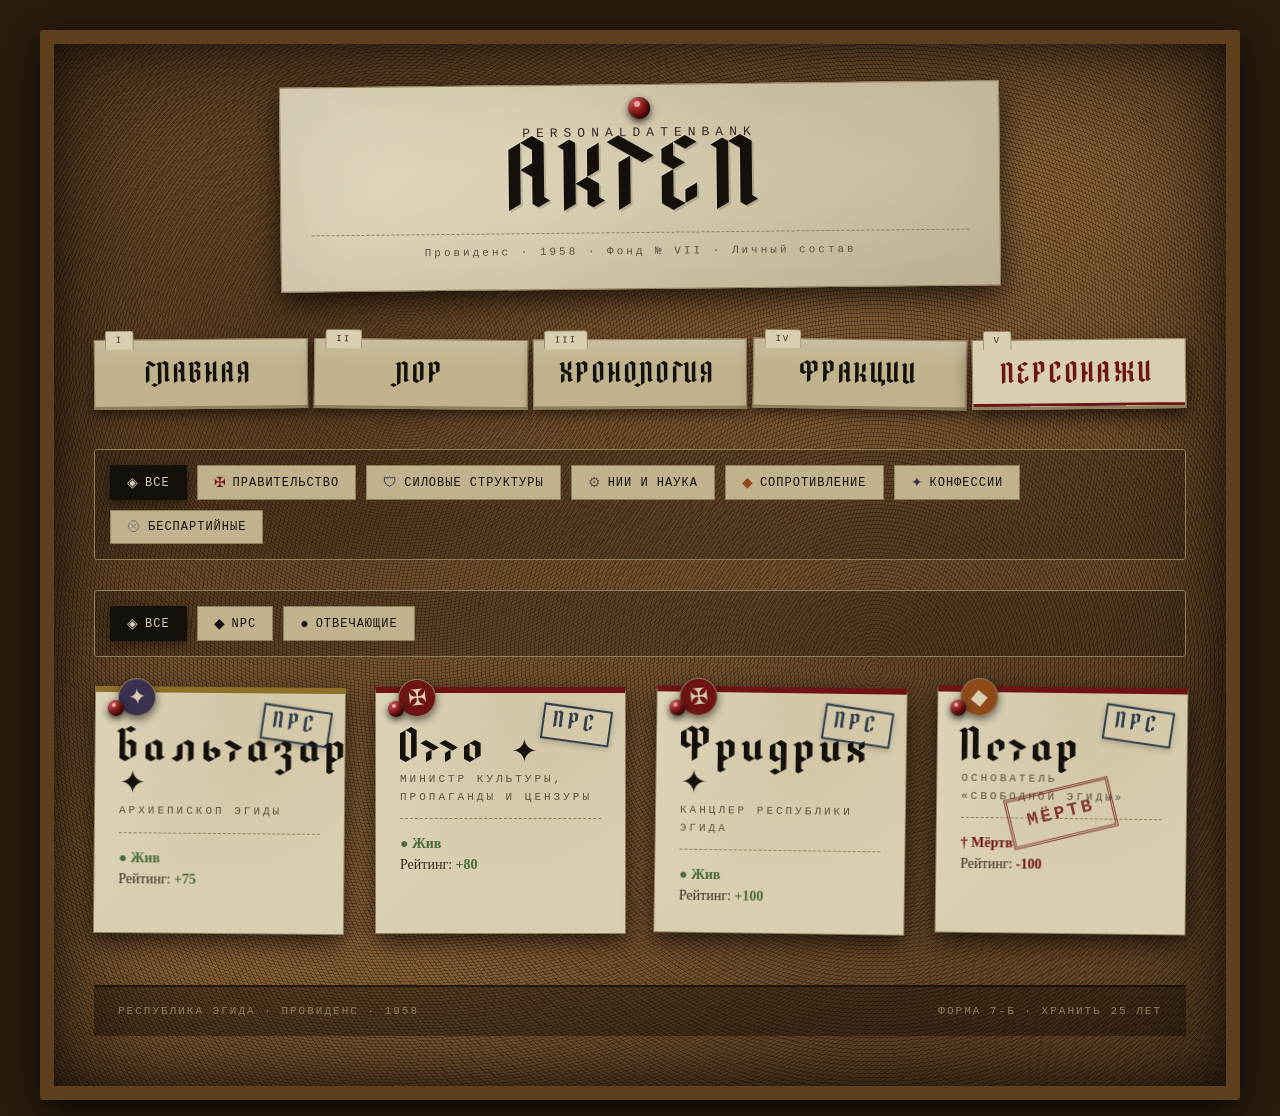
==== characters.html @ 94341375 "Add files via upload" ====
<!DOCTYPE html>
<html lang="ru">
<head>
    <meta charset="UTF-8">
    <meta name="viewport" content="width=device-width, initial-scale=1.0">
    <title>AKTEN · Архив Республики Эгида</title>
    <link rel="stylesheet" href="style.css">
</head>
<body>
    <div class="corkboard">
        <header class="board-header">
            <div class="board-header__title-card">
                <div class="pin pin--top"></div>
                <div class="board-subtitle">Personaldatenbank</div>
                <h1 class="board-title">AKTEN</h1>
                <div class="board-meta">Провиденс · 1958 · Фонд № VII · Личный состав</div>
            </div>
        </header>

        <nav class="board-nav">
            <a href="index.html" class="folder"><div class="folder__tab">I</div><div class="folder__label">ГЛАВНАЯ</div></a>
            <a href="lore.html" class="folder"><div class="folder__tab">II</div><div class="folder__label">ЛОР</div></a>
            <a href="chronology.html" class="folder"><div class="folder__tab">III</div><div class="folder__label">ХРОНОЛОГИЯ</div></a>
            <a href="factions.html" class="folder"><div class="folder__tab">IV</div><div class="folder__label">ФРАКЦИИ</div></a>
            <a href="characters.html" class="folder folder--active"><div class="folder__tab">V</div><div class="folder__label">ПЕРСОНАЖИ</div></a>
        </nav>

        <main class="board-main">
             <!-- Панель фильтрации по фракциям -->
            <div class="filter-bar" id="filterBar"></div>
            
            <!-- Панель фильтрации по типу -->
            <div class="filter-bar" id="typeFilterBar"></div>
            <div class="board-grid" id="characterGrid"></div>
        </main>

        <footer class="board-footer">
            <span>Республика Эгида · Провиденс · 1958</span>
            <span>Форма 7-Б · Хранить 25 лет</span>
        </footer>
    </div>

        <!-- МОДАЛЬНОЕ ОКНО: ПАСПОРТ -->
    <div class="passport-modal" id="passportModal">
        <div class="passport-modal__overlay" id="modalOverlay"></div>
        <div class="passport-book" id="passportBook">
            <button class="passport-close" id="modalClose">×</button>
            
            <!-- ОБЛОЖКА -->
            <div class="passport-cover" id="passportCover">
                <div class="passport-cover__front">
                    <div class="passport-cover__emblem">✠</div>
                    <div class="passport-cover__title">PERSONALAUSWEIS</div>
                    <div class="passport-cover__subtitle">Republik Ägide</div>
                    <div class="passport-cover__year">1958</div>
                </div>
                <div class="passport-cover__back">
                    <div class="passport-photo-full" id="pPhoto">
                        <span class="passport-photo__stamp" id="pNoPhotoStamp">НЕТ ФОТО<br>ОБЪЕКТА</span>
                        <div class="passport-status-stamp" id="pStatusStamp" style="display: none;"></div>
                        <div class="passport-rating-sticker" id="pRatingSticker" style="display: none;">
                            <div class="passport-rating-label">РЕЙТИНГ</div>
                            <div class="passport-rating-value" id="pRating">0</div>
                        </div>
                    </div>
                </div>
            </div>

            <!-- МОБИЛЬНОЕ ФОТО -->
            <div class="passport-mobile-photo" id="pMobilePhoto" style="display: none;">
                <span class="passport-photo__stamp" id="pMobileNoPhotoStamp">НЕТ ФОТО<br>ОБЪЕКТА</span>
                <div class="passport-status-stamp" id="pMobileStatusStamp" style="display: none;"></div>
                <div class="passport-rating-sticker" id="pMobileRatingSticker" style="display: none;">
                    <div class="passport-rating-label">РЕЙТИНГ</div>
                    <div class="passport-rating-value" id="pMobileRating">0</div>
                </div>
            </div>

            <!-- ПРАВАЯ СТРАНИЦА (информация) -->
            <div class="passport-page passport-page--right">
                <div class="passport-header">
                    <div class="passport-faction" id="pFaction">—</div>
                    <div class="passport-npc-stamp" id="pNpcStamp" style="display: none;">NPC</div>
                    <h2 class="passport-name" id="pName">ИМЯ ФАМИЛИЯ</h2>
                    <div class="passport-profession" id="pProfession">—</div>
                </div>
                
                <div class="passport-content">
                    <div class="passport-section">
                        <h3 class="passport-section__title">Биография</h3>
                        <p class="passport-section__text" id="pBiography">—</p>
                    </div>
                    <div class="passport-section">
                        <h3 class="passport-section__title">Внешность</h3>
                        <p class="passport-section__text" id="pAppearance">—</p>
                    </div>
                    <div class="passport-section">
                        <h3 class="passport-section__title">Характер</h3>
                        <p class="passport-section__text" id="pCharacter">—</p>
                    </div>
                    <div class="passport-section">
                        <h3 class="passport-section__title">Роль в городе</h3>
                        <p class="passport-section__text" id="pRole">—</p>
                    </div>

                    <div class="passport-footer">
                        <div class="passport-links-row" id="pLinksRow">
                            <a href="#" class="passport-link-btn" id="pAlbumLink" target="_blank" style="display: none;">
                                <span class="passport-link-icon">◈</span>
                                <span class="passport-link-text">Альбом</span>
                            </a>
                            <a href="#" class="passport-link-btn" id="pDiscussionLink" target="_blank" style="display: none;">
                                <span class="passport-link-icon">✎</span>
                                <span class="passport-link-text">Обсуждение</span>
                            </a>
                            <a href="#" class="passport-link-btn" id="pLoreLink" target="_blank" style="display: none;">
                                <span class="passport-link-icon">✦</span>
                                <span class="passport-link-text">Лорная статья</span>
                            </a>
                        </div>
                        <span class="passport-note" id="pStatusNote"></span>
                    </div>
                </div>
            </div>
        </div>
    </div>

    <script src="js/data_factions.js"></script>
    <script src="js/data_characters.js"></script>
    <script src="js/script.js"></script>
    <script src="js/threads.js"></script>
</body>
</html>
---- style.css ----
/* ============================================================
ШРИФТЫ
============================================================ */
@font-face {
  font-family: 'DreiFraktur';
  src: url('DreiFraktur.ttf') format('truetype');
  font-weight: normal;
  font-style: normal;
  font-display: swap;
}

/* ============================================================
ПЕРЕМЕННЫЕ
============================================================ */
:root {
  --cork: #8a6238;
  --cork-dark: #5e401f;
  --cork-shadow: #2a1c0e;
  --paper: #d8ceb0;
  --paper-dark: #bfb28c;
  --paper-edge: #8f7f5c;
  --paper-yellow: #d8c98a;
  --ink: #14110c;
  --ink-soft: #322c22;
  --ink-faint: #5a5040;
  --stamp-red: #6e1414;
  --stamp-blue: #16293f;
  --stamp-green: #1f321c;
  --stamp-yellow: #8f7028;
  --thread: #8a1a1a;
  --font-display: 'DreiFraktur', 'Times New Roman', serif;
  --font-body: 'Georgia', 'Times New Roman', serif;
  --font-mono: 'Courier New', monospace;
}

/* ============================================================
БАЗА
============================================================ */
*, *::before, *::after { box-sizing: border-box; margin: 0; padding: 0; }
html { scroll-behavior: smooth; }
body {
  font-family: var(--font-body);
  color: var(--ink);
  line-height: 1.6;
  min-height: 100vh;
  padding: 30px 20px 60px;
  background: var(--cork-shadow);
}

/* ============================================================
ПРОБКОВАЯ ДОСКА
============================================================ */
.corkboard {
  max-width: 1200px;
  margin: 0 auto;
  padding: 40px 40px 50px;
  position: relative;
  background-color: var(--cork);
  background-image:
    radial-gradient(circle at 20% 30%, rgba(40,25,12,0.55) 0%, transparent 45%),
    radial-gradient(circle at 80% 70%, rgba(40,25,12,0.5) 0%, transparent 50%),
    radial-gradient(circle at 50% 50%, rgba(180,140,90,0.06) 0%, transparent 65%),
    repeating-radial-gradient(circle at 30% 30%, rgba(70,45,20,0.5) 0px, rgba(70,45,20,0.5) 1px, transparent 1px, transparent 3px),
    repeating-radial-gradient(circle at 70% 60%, rgba(40,25,12,0.45) 0px, rgba(40,25,12,0.45) 1px, transparent 1px, transparent 4px);
  box-shadow:
    inset 0 0 140px rgba(0,0,0,0.75),
    inset 0 0 40px rgba(0,0,0,0.5),
    0 10px 40px rgba(0,0,0,0.8);
  border: 14px solid var(--cork-dark);
  border-radius: 3px;
}

.threads {
  position: absolute;
  inset: 0;
  width: 100%;
  height: 100%;
  pointer-events: none;
  z-index: 1;
}
.threads line {
  stroke: var(--thread);
  stroke-width: 3;
  stroke-linecap: round;
  filter: drop-shadow(0 2px 4px rgba(0,0,0,0.7));
  opacity: 0.85;
}
.thread-line {
  stroke: var(--thread);
  stroke-width: 2.5;
  stroke-linecap: round;
  filter: drop-shadow(0 2px 3px rgba(0,0,0,0.6));
  opacity: 0.8;
}

/* ============================================================
КНОПКИ (pin)
============================================================ */
.pin {
  position: absolute;
  width: 22px;
  height: 22px;
  border-radius: 50%;
  background: radial-gradient(circle at 35% 30%, #d04040 0%, #7a1414 45%, #3a0808 100%);
  box-shadow: 0 3px 7px rgba(0,0,0,0.75), inset -2px -2px 4px rgba(0,0,0,0.5), inset 2px 2px 4px rgba(255,255,255,0.2);
  z-index: 10;
}
.pin::after {
  content: '';
  position: absolute;
  top: 4px;
  left: 6px;
  width: 6px;
  height: 6px;
  border-radius: 50%;
  background: rgba(255,255,255,0.55);
  filter: blur(0.5px);
}
.pin--top { top: 12px; left: 50%; transform: translateX(-50%); }
.pin--top-left { top: 10px; left: 20px; }
.pin--small { width: 16px; height: 16px; top: 8px; left: 12px; }
.pin--small::after { top: 3px; left: 4px; width: 4px; height: 4px; }

/* ============================================================
ШАПКА
============================================================ */
.board-header { display: flex; justify-content: center; margin-bottom: 50px; position: relative; z-index: 2; }
.board-header__title-card {
  width: 100%;
  max-width: 720px;
  background: var(--paper);
  background-image: linear-gradient(135deg, rgba(255,255,255,0.2), transparent 55%), radial-gradient(circle at 90% 90%, rgba(60,40,15,0.12), transparent 60%);
  border: 1px solid var(--paper-edge);
  padding: 38px 30px 28px;
  text-align: center;
  position: relative;
  transform: rotate(-0.6deg);
  box-shadow: 0 10px 28px rgba(0,0,0,0.7), inset 0 0 90px rgba(60,40,15,0.12);
}
.board-title {
  font-family: var(--font-display);
  font-size: 68px;
  font-weight: normal;
  letter-spacing: 8px;
  color: var(--ink);
  line-height: 1;
  margin-bottom: 12px;
  text-shadow: 2px 2px 0 rgba(0,0,0,0.15), -1px -1px 0 rgba(255,255,255,0.25);
}
.board-subtitle { font-family: var(--font-mono); font-size: 13px; letter-spacing: 6px; color: var(--ink-soft); text-transform: uppercase; margin-bottom: 8px; }
.board-meta { font-family: var(--font-mono); font-size: 11px; letter-spacing: 3px; color: var(--ink-faint); padding-top: 10px; border-top: 1px dashed var(--paper-edge); margin-top: 10px; }

/* ============================================================
НАВИГАЦИЯ
============================================================ */
.board-nav { display: flex; gap: 6px; margin-bottom: 40px; position: relative; z-index: 2; flex-wrap: wrap; }
.folder {
  flex: 1;
  min-width: 140px;
  background: var(--paper-dark);
  background-image: linear-gradient(180deg, rgba(255,255,255,0.15), transparent 40%);
  border: 1px solid var(--paper-edge);
  border-bottom: 3px solid var(--paper-edge);
  padding: 20px 12px 14px;
  text-align: center;
  text-decoration: none;
  color: var(--ink);
  position: relative;
  transition: transform 0.3s ease, box-shadow 0.3s ease;
  box-shadow: 0 5px 12px rgba(0,0,0,0.55);
  transform: rotate(-0.5deg);
}
.folder:nth-child(2) { transform: rotate(0.6deg); }
.folder:nth-child(3) { transform: rotate(-0.3deg); }
.folder:nth-child(4) { transform: rotate(0.8deg); }
.folder:nth-child(5) { transform: rotate(-0.6deg); }
.folder:hover { transform: rotate(0deg) translateY(-3px); box-shadow: 0 10px 22px rgba(0,0,0,0.7); }
.folder__tab {
  position: absolute;
  top: -10px;
  left: 10px;
  background: var(--paper);
  border: 1px solid var(--paper-edge);
  border-bottom: none;
  padding: 2px 10px;
  font-family: var(--font-mono);
  font-size: 9px;
  letter-spacing: 2px;
  color: var(--ink-soft);
  text-transform: uppercase;
  border-radius: 3px 3px 0 0;
}
.folder__label { font-family: var(--font-display); font-size: 20px; letter-spacing: 2px; color: var(--ink); }
.folder--active { background: var(--paper); box-shadow: 0 8px 18px rgba(0,0,0,0.65), inset 0 -3px 0 var(--stamp-red); }
.folder--active .folder__label { color: var(--stamp-red); }

/* ============================================================
ОСНОВНОЙ КОНТЕНТ
============================================================ */
.board-main { position: relative; z-index: 2; }

/* ============================================================
ЛИСТ-ДОСЬЕ
============================================================ */
.sheet {
  background: var(--paper);
  background-image: linear-gradient(135deg, rgba(255,255,255,0.2), transparent 50%), radial-gradient(circle at 10% 90%, rgba(60,40,15,0.12), transparent 50%), radial-gradient(circle at 90% 10%, rgba(60,40,15,0.1), transparent 50%);
  border: 1px solid var(--paper-edge);
  padding: 44px 52px 32px;
  margin-bottom: 40px;
  position: relative;
  transform: rotate(-0.6deg);
  box-shadow: 0 12px 34px rgba(0,0,0,0.75), inset 0 0 110px rgba(50,35,15,0.12);
}
.sheet--red { border-left: 6px solid var(--stamp-red); }
.sheet__stamp {
  position: absolute;
  top: 30px;
  right: 50px;
  font-family: var(--font-mono);
  font-size: 13px;
  letter-spacing: 5px;
  color: var(--stamp-red);
  border: 3px double var(--stamp-red);
  padding: 4px 16px;
  transform: rotate(8deg);
  opacity: 0.6;
  border-radius: 2px;
  font-weight: bold;
}
.sheet__heading {
  font-family: var(--font-display);
  font-size: 38px;
  font-weight: normal;
  letter-spacing: 3px;
  color: var(--ink);
  margin-bottom: 22px;
  padding-bottom: 12px;
  border-bottom: 2px solid var(--ink);
  position: relative;
}
.sheet__heading::after { content: ''; position: absolute; bottom: -6px; left: 0; right: 0; height: 1px; background: var(--ink); opacity: 0.4; }
.sheet__lead { font-size: 17px; font-style: italic; color: var(--ink); margin-bottom: 18px; padding-left: 20px; border-left: 3px solid var(--stamp-yellow); }
.sheet p { margin-bottom: 14px; text-align: justify; hyphens: auto; }
.sheet strong { color: var(--stamp-red); }
.sheet em { color: var(--stamp-blue); font-style: italic; }
.sheet__footer { display: flex; justify-content: space-between; margin-top: 30px; padding-top: 14px; border-top: 1px dashed var(--paper-edge); font-family: var(--font-mono); font-size: 11px; color: var(--ink-soft); text-transform: uppercase; letter-spacing: 1px; }

/* ============================================================
СТИКЕР
============================================================ */
.sticky-note {
  display: inline-block;
  background: var(--paper-yellow);
  background-image: radial-gradient(circle at 20% 20%, rgba(255,255,255,0.3), transparent 50%);
  padding: 24px 22px 20px;
  margin: -20px 0 40px 30px;
  transform: rotate(-3deg);
  box-shadow: 0 10px 22px rgba(0,0,0,0.65);
  position: relative;
  max-width: 220px;
  font-family: 'Segoe Script', 'Bradley Hand', cursive, var(--font-body);
  font-size: 20px;
  color: #1a1a1a;
  line-height: 1.4;
}
.sticky-note p { margin: 0; }

/* ============================================================
СЕТКА ДОСЬЕ
============================================================ */
.board-grid { display: grid; grid-template-columns: repeat(auto-fit, minmax(230px, 1fr)); gap: 30px; margin-top: 20px; }
.dossier {
  display: block;
  background: var(--paper);
  background-image: linear-gradient(135deg, rgba(255,255,255,0.18), transparent 50%), radial-gradient(circle at 50% 0%, rgba(140,110,50,0.12), transparent 70%);
  border: 1px solid var(--paper-edge);
  padding: 42px 24px 26px;
  text-decoration: none;
  color: var(--ink);
  position: relative;
  transition: transform 0.4s ease, box-shadow 0.4s ease;
  box-shadow: 0 8px 22px rgba(0,0,0,0.65);
  transform: rotate(0.5deg);
  cursor: pointer;
}
.dossier:nth-child(2) { transform: rotate(-0.7deg); }
.dossier:nth-child(3) { transform: rotate(0.9deg); }
.dossier:nth-child(4) { transform: rotate(-0.4deg); }
.dossier:hover { transform: rotate(0deg) translateY(-6px); box-shadow: 0 16px 36px rgba(0,0,0,0.8); }
.dossier--blue   { border-top: 6px solid var(--stamp-blue); }
.dossier--green  { border-top: 6px solid var(--stamp-green); }
.dossier--red    { border-top: 6px solid var(--stamp-red); }
.dossier--yellow { border-top: 6px solid var(--stamp-yellow); }
.dossier__tab {
  position: absolute;
  top: -14px;
  left: 22px;
  width: 38px;
  height: 38px;
  background: var(--paper-dark);
  color: var(--ink);
  font-family: var(--font-display);
  font-size: 22px;
  display: flex;
  align-items: center;
  justify-content: center;
  border-radius: 50%;
  box-shadow: 0 3px 8px rgba(0,0,0,0.55);
  transform: rotate(-6deg);
  border: 1px solid var(--paper-edge);
}
.dossier--blue   .dossier__tab { background: var(--stamp-blue);   color: var(--paper); }
.dossier--green  .dossier__tab { background: var(--stamp-green);  color: var(--paper); }
.dossier--red    .dossier__tab { background: var(--stamp-red);    color: var(--paper); }
.dossier--yellow .dossier__tab { background: var(--stamp-yellow); color: var(--ink); }
.dossier__title { font-family: var(--font-display); font-size: 32px; font-weight: normal; letter-spacing: 4px; color: var(--ink); margin-bottom: 4px; line-height: 1; }
.dossier__subtitle { font-family: var(--font-mono); font-size: 11px; letter-spacing: 3px; color: var(--ink-faint); text-transform: uppercase; margin-bottom: 14px; padding-bottom: 12px; border-bottom: 1px dashed var(--paper-edge); }
.dossier__desc { font-size: 14px; color: var(--ink-soft); line-height: 1.5; }

/* ============================================================
ПОДВАЛ
============================================================ */
.board-footer {
  margin-top: 50px;
  padding: 16px 24px;
  background: rgba(0,0,0,0.35);
  color: var(--paper-edge);
  font-family: var(--font-mono);
  font-size: 11px;
  letter-spacing: 2px;
  text-transform: uppercase;
  display: flex;
  justify-content: space-between;
  border-top: 2px solid rgba(0,0,0,0.5);
  position: relative;
  z-index: 2;
}

/* ============================================================
ФИЛЬТРАЦИЯ ПЕРСОНАЖЕЙ
============================================================ */
.filter-bar { display: flex; flex-wrap: wrap; gap: 10px; margin-bottom: 30px; padding: 15px; background: rgba(0,0,0,0.2); border-radius: 3px; border: 1px solid var(--paper-edge); }
.filter-btn { background: var(--paper-dark); border: 1px solid var(--paper-edge); color: var(--ink); padding: 8px 16px; font-family: var(--font-mono); font-size: 12px; letter-spacing: 1px; cursor: pointer; transition: all 0.2s ease; text-transform: uppercase; display: flex; align-items: center; gap: 6px; }
.filter-btn:hover { background: var(--paper); transform: translateY(-2px); }
.filter-btn.is-active { background: var(--ink); color: var(--paper); border-color: var(--ink); box-shadow: 0 4px 10px rgba(0,0,0,0.4); }
.filter-btn__symbol { font-size: 14px; }

/* ============================================================
МОДАЛЬНОЕ ОКНО ПАСПОРТА
============================================================ */
.passport-modal {
  position: fixed;
  inset: 0;
  z-index: 1000;
  display: flex;
  align-items: center;
  justify-content: center;
  padding: 20px;
  opacity: 0;
  pointer-events: none;
  transition: opacity 0.5s ease;
}
.passport-modal.is-open { opacity: 1; pointer-events: auto; }
.passport-modal__overlay { position: absolute; inset: 0; background: rgba(20, 17, 12, 0.92); backdrop-filter: blur(6px); }

/* ============================================================
КНИГА ПАСПОРТА
============================================================ */
.passport-book {
  position: relative;
  width: 1000px;
  max-width: 95vw;
  height: 550px;
  perspective: 2500px;
  transform: translateX(25%);
  transition: transform 0.8s cubic-bezier(0.4, 0, 0.2, 1);
  overflow: visible;
}
.passport-modal.is-open .passport-book { transform: translateX(0); }

.passport-close {
  position: absolute;
  top: -50px;
  right: 0;
  width: 40px;
  height: 40px;
  background: var(--stamp-red);
  color: var(--paper);
  border: none;
  border-radius: 50%;
  font-size: 32px;
  line-height: 1;
  cursor: pointer;
  z-index: 100;
  display: flex;
  align-items: center;
  justify-content: center;
  transition: transform 0.2s;
  box-shadow: 0 4px 12px rgba(0,0,0,0.5);
  opacity: 0;
}
.passport-modal.is-open .passport-close { opacity: 1; transition: transform 0.2s, opacity 0.3s ease 0.8s; }
.passport-close:hover { transform: scale(1.1) rotate(90deg); }

/* ============================================================
ОБЛОЖКА (правая половина, переворачивается влево)
============================================================ */
.passport-cover {
  position: absolute;
  top: 0;
  right: 0;
  width: 50%;
  height: 100%;
  transform-origin: left center;
  transform: rotateY(0deg);
  transition: transform 1s cubic-bezier(0.4, 0, 0.2, 1) 0.3s;
  transform-style: preserve-3d;
  z-index: 20;
  box-shadow: 5px 5px 30px rgba(0,0,0,0.6);
}
.passport-modal.is-open .passport-cover { transform: rotateY(-180deg); }
.passport-cover__front,
.passport-cover__back {
  position: absolute;
  inset: 0;
  backface-visibility: hidden;
  border-radius: 4px;
  overflow: hidden;
}


.passport-cover__front {
  background: linear-gradient(160deg, #5a1a1a 0%, #3a0808 40%, #1a0404 100%);
  background-image:
    linear-gradient(160deg, rgba(255,255,255,0.06), transparent 40%),
    radial-gradient(ellipse at 50% 40%, rgba(120,40,40,0.25), transparent 65%),
    linear-gradient(160deg, #5a1a1a 0%, #3a0808 40%, #1a0404 100%);
  border: 3px solid #2a0606;
  display: flex;
  flex-direction: column;
  align-items: center;
  justify-content: center;
  box-shadow: inset 0 0 100px rgba(0,0,0,0.7);
}
.passport-cover__front::before {
  content: '';
  position: absolute;
  inset: 15px;
  border: 1px solid rgba(212, 175, 55, 0.25);
  border-radius: 2px;
  pointer-events: none;
}
.passport-cover__emblem { font-size: 72px; color: #d4af37; text-shadow: 0 0 30px rgba(212, 175, 55, 0.4), 2px 3px 6px rgba(0,0,0,0.8); margin-bottom: 24px; }
.passport-cover__title { font-family: var(--font-display); font-size: 34px; letter-spacing: 6px; color: #d4af37; text-shadow: 1px 2px 4px rgba(0,0,0,0.8); margin-bottom: 12px; }
.passport-cover__subtitle { font-family: var(--font-mono); font-size: 13px; letter-spacing: 5px; color: #b8941f; text-transform: uppercase; margin-bottom: 40px; }
.passport-cover__year { font-family: var(--font-display); font-size: 22px; color: #d4af37; letter-spacing: 4px; opacity: 0.6; }


.passport-cover__back {
  background: var(--paper-dark);
  transform: rotateY(180deg);
  border: 1px solid var(--paper-edge);
  box-shadow: inset 0 0 60px rgba(50,35,15,0.15);
}

/* ============================================================
МОБИЛЬНОЕ ФОТО (вне обложки, скрыто на десктопе)
============================================================ */
.passport-mobile-photo {
  display: none; 
  position: absolute;
  top: 0;
  left: 0;
  width: 50%;
  height: 100%;
  background: var(--paper-dark);
  box-shadow: 0 15px 50px rgba(0,0,0,0.7);
  overflow: hidden;
}

/* ============================================================
ПРАВАЯ СТРАНИЦА (информация, фиксированный размер)
============================================================ */
.passport-page--right {
  position: absolute;
  top: 0;
  right: 0;
  width: 50%;
  height: 100%;
  background: var(--paper);
  background-image:
    linear-gradient(135deg, rgba(255,255,255,0.15), transparent 50%),
    radial-gradient(circle at 10% 90%, rgba(60,40,15,0.08), transparent 50%);
  border: 1px solid var(--paper-edge);
  display: flex;
  flex-direction: column;
  padding: 30px;
  box-shadow: 0 15px 50px rgba(0,0,0,0.7);
  opacity: 0;
  transform: translateX(20px);
  transition: opacity 0.5s ease 0.6s, transform 0.5s ease 0.6s;
}
.passport-modal.is-open .passport-page--right { opacity: 1; transform: translateX(0); }

/* ============================================================
ФОТО (общие стили для десктопного и мобильного)
============================================================ */
.passport-photo-full,
.passport-mobile-photo {
  width: 100%;
  height: 100%;
  background: var(--paper-dark);
  display: flex;
  align-items: center;
  justify-content: center;
  position: relative;
  overflow: hidden;
}
.passport-photo-full img,
.passport-mobile-photo img {
  width: 100%;
  height: 100%;
  object-fit: cover;
  filter: sepia(0.3) contrast(1.1);
}
.passport-photo__stamp {
  font-family: var(--font-mono);
  font-size: 16px;
  color: var(--ink-faint);
  text-align: center;
  transform: rotate(-15deg);
  border: 2px solid var(--ink-faint);
  padding: 8px 16px;
  opacity: 0.6;
  line-height: 1.4;
}


.passport-status-stamp {
  position: absolute;
  top: 50%;
  left: 50%;
  transform: translate(-50%, -50%) rotate(-14deg);
  padding: 14px 28px;
  font-family: var(--font-mono);
  font-size: 32px;
  font-weight: bold;
  letter-spacing: 6px;
  text-transform: uppercase;
  border: 4px double currentColor;
  background: transparent;
  z-index: 5;
  text-shadow: 1px 1px 0 rgba(216, 206, 176, 0.3), -1px -1px 0 rgba(216, 206, 176, 0.3), 0 0 15px rgba(0,0,0,0.6);
  pointer-events: none;
  white-space: nowrap;
}


.passport-rating-sticker {
  position: absolute;
  bottom: 20px;
  right: 20px;
  background: var(--paper-yellow);
  background-image: radial-gradient(circle at 20% 20%, rgba(255,255,255,0.3), transparent 50%);
  padding: 12px 18px;
  transform: rotate(-5deg);
  box-shadow: 0 6px 18px rgba(0,0,0,0.6);
  text-align: center;
  border: 1px solid var(--paper-edge);
  z-index: 6;
}
.passport-rating-sticker::before {
  content: '';
  position: absolute;
  top: -8px;
  left: 50%;
  transform: translateX(-50%);
  width: 16px;
  height: 16px;
  border-radius: 50%;
  background: radial-gradient(circle at 35% 30%, #d04040 0%, #7a1414 45%, #3a0808 100%);
  box-shadow: 0 2px 5px rgba(0,0,0,0.6);
}
.passport-rating-label { font-family: var(--font-mono); font-size: 10px; letter-spacing: 2px; color: var(--ink-faint); text-transform: uppercase; margin-bottom: 4px; }
.passport-rating-value { font-family: var(--font-display); font-size: 32px; font-weight: bold; line-height: 1; text-shadow: 1px 1px 0 rgba(0,0,0,0.2); }
.passport-rating-value.positive { color: #4a6b3a; }
.passport-rating-value.negative { color: var(--stamp-red); }
.passport-rating-value.neutral { color: var(--ink-soft); }

/* ============================================================
ПРАВАЯ СТРАНИЦА: КОНТЕНТ
============================================================ */
.passport-header { margin-bottom: 20px; padding-bottom: 15px; border-bottom: 2px solid var(--ink); position: relative; }
.passport-header::after { content: ''; position: absolute; bottom: -4px; left: 0; right: 0; height: 1px; background: var(--ink); opacity: 0.3; }
.passport-faction { font-family: var(--font-mono); font-size: 11px; letter-spacing: 3px; text-transform: uppercase; margin-bottom: 8px; display: flex; align-items: center; gap: 8px; }
.passport-npc-stamp { display: inline-block; font-family: var(--font-display); font-size: 18px; letter-spacing: 5px; color: var(--stamp-blue); border: 2px solid var(--stamp-blue); padding: 4px 14px; transform: rotate(-6deg); margin-bottom: 10px; opacity: 0.9; background: transparent; }
.passport-name { font-family: var(--font-display); font-size: 32px; font-weight: normal; letter-spacing: 2px; color: var(--ink); line-height: 1.1; margin-bottom: 10px; }
.passport-profession { font-family: var(--font-body); font-size: 15px; font-style: italic; color: var(--ink-soft); }
.passport-content { flex: 1; overflow-y: auto; padding-right: 10px; }
.passport-content::-webkit-scrollbar { width: 6px; }
.passport-content::-webkit-scrollbar-track { background: transparent; }
.passport-content::-webkit-scrollbar-thumb { background: var(--paper-edge); border-radius: 3px; }
.passport-section { margin-bottom: 18px; }
.passport-section__title { font-family: var(--font-mono); font-size: 11px; letter-spacing: 2px; color: var(--stamp-red); text-transform: uppercase; margin-bottom: 8px; display: flex; align-items: center; gap: 8px; }
.passport-section__title::before { content: ''; display: block; width: 6px; height: 6px; background: var(--stamp-red); border-radius: 50%; }
.passport-section__text { font-size: 14px; line-height: 1.6; color: var(--ink); text-align: justify; hyphens: auto; white-space: pre-line; }
.passport-footer { margin-top: 15px; padding-top: 12px; border-top: 1px dashed var(--paper-edge); display: flex; flex-direction: column; gap: 8px; }
.passport-links-row { display: flex; gap: 12px; flex-wrap: wrap; margin-bottom: 6px; }
.passport-link-btn { display: flex; align-items: center; gap: 8px; padding: 10px 16px; font-family: var(--font-mono); font-size: 12px; letter-spacing: 1px; color: var(--stamp-blue); text-decoration: none; border: 1px solid var(--stamp-blue); background: rgba(22, 41, 63, 0.05); transition: all 0.2s; text-transform: uppercase; }
.passport-link-btn:hover { background: var(--stamp-blue); color: var(--paper); transform: translateY(-2px); box-shadow: 0 4px 10px rgba(0,0,0,0.3); }
.passport-link-icon { font-size: 16px; }
.passport-link-text { font-size: 11px; }
.passport-note { font-family: var(--font-mono); font-size: 10px; color: var(--stamp-red); font-style: italic; text-align: center; }

/* ============================================================
МОБИЛЬНАЯ АДАПТАЦИЯ (≤900px)
============================================================ */
@media (max-width: 900px) {
  .passport-modal { padding: 0; align-items: stretch; }
  
  .passport-book {
    width: 100vw !important;
    max-width: 100vw !important;
    height: 100vh !important;
    max-height: 100vh !important;
    transform: translateX(0) !important;
    overflow: hidden;
  }
  .passport-modal.is-open .passport-book { transform: translateX(0) !important; }
  
  .passport-close { position: fixed; top: 15px; right: 15px; z-index: 1001; width: 44px; height: 44px; font-size: 28px; }
  
  
  .passport-cover { width: 100% !important; height: 100% !important; }
  
  
  .passport-cover__back .passport-photo-full { display: none !important; }
  
  
  .passport-mobile-photo {
    display: block !important;
    position: absolute;
    top: 0;
    left: 0;
    width: 100% !important;
    height: 45vh !important;
    min-height: 280px;
    max-height: 400px;
    z-index: 5;
    border-bottom: 3px solid var(--paper-edge);
  }
  
  
  .passport-page--right {
    width: 100% !important;
    height: 100% !important;
    top: 0;
    left: 0;
    right: 0;
    padding: calc(45vh + 20px) 20px 140px !important; 
    overflow-y: auto;
    -webkit-overflow-scrolling: touch;
    opacity: 0;
    transform: none;
    transition: opacity 0.4s ease 0.6s;
  }
  .passport-modal.is-open .passport-page--right { opacity: 1; }
  
  .passport-name { font-size: 26px; }
  .passport-status-stamp { font-size: 22px; letter-spacing: 3px; padding: 10px 20px; }
  .passport-npc-stamp { font-size: 15px; letter-spacing: 4px; }
  .passport-rating-sticker { bottom: 15px; right: 15px; padding: 10px 14px; }
  .passport-rating-value { font-size: 26px; }
  .passport-cover__title { font-size: 28px; }
  .passport-cover__emblem { font-size: 60px; }
  
  
  .passport-links-row {
    position: fixed;
    bottom: 0;
    left: 0;
    right: 0;
    z-index: 1000;
    margin: 0;
    padding: 12px 15px;
    padding-bottom: calc(12px + env(safe-area-inset-bottom, 0px));
    background: var(--paper);
    border-top: 2px solid var(--paper-edge);
    box-shadow: 0 -4px 20px rgba(0,0,0,0.4);
    display: flex;
    gap: 8px;
    flex-wrap: nowrap;
    overflow-x: auto;
  }
  .passport-link-btn { flex: 1; min-width: 0; justify-content: center; padding: 12px 8px; font-size: 11px; white-space: nowrap; }
  .passport-footer { padding-bottom: 120px !important; border-top: none; margin-top: 10px; }
}

@media (max-width: 480px) {
  .passport-mobile-photo { height: 40vh !important; min-height: 240px; }
  .passport-page--right { padding-top: calc(40vh + 15px) !important; padding-left: 15px !important; padding-right: 15px !important; }
  .passport-name { font-size: 22px; }
  .passport-rating-value { font-size: 24px; }
  .passport-cover__title { font-size: 24px; letter-spacing: 4px; }
  .passport-cover__emblem { font-size: 50px; }
  .passport-status-stamp { font-size: 18px; letter-spacing: 2px; padding: 8px 14px; }
  .passport-npc-stamp { font-size: 14px; letter-spacing: 3px; padding: 3px 10px; }
}

/* ============================================================
АДАПТИВ САЙТА (≤720px)
============================================================ */
@media (max-width: 720px) {
  body { padding: 8px; }
  .corkboard { padding: 22px 16px 28px; border-width: 8px; }
  .board-header { margin-bottom: 32px; }
  .board-header__title-card { padding: 28px 18px 20px; transform: rotate(-0.4deg); }
  .board-title { font-size: 34px; letter-spacing: 3px; }
  .board-subtitle { font-size: 10px; letter-spacing: 3px; }
  .board-meta { font-size: 10px; letter-spacing: 2px; }
  .board-nav { gap: 4px; }
  .folder { min-width: 90px; padding: 16px 8px 10px; }
  .folder__label { font-size: 14px; }
  .folder__tab { font-size: 8px; padding: 2px 6px; }
  .sheet { padding: 28px 20px 22px; transform: rotate(0deg); }
  .sheet__heading { font-size: 24px; letter-spacing: 2px; }
  .sheet__stamp { position: static; display: inline-block; margin-bottom: 14px; transform: rotate(-4deg); }
  .sheet__footer { flex-direction: column; gap: 6px; }
  .sticky-note { margin: 0 0 28px; transform: rotate(-2deg); font-size: 18px; }
  .board-grid { gap: 20px; }
  .dossier { padding: 34px 18px 20px; transform: rotate(0deg) !important; }
  .dossier__title { font-size: 24px; letter-spacing: 3px; }
  .board-footer { flex-direction: column; gap: 6px; text-align: center; font-size: 10px; }
}

/* ============================================================
   УМЕНЬШЕНИЕ ОТСТУПОВ НА МОБИЛЬНОЙ ВЕРСИИ
   ============================================================ */
@media (max-width: 900px) {
  
  .passport-page--right {
    padding-top: calc(45vh + 10px) !important;
  }

  
  .passport-page--right {
    padding-bottom: 100px !important;
  }

  
  .passport-page--right {
    padding-left: 15px !important;
    padding-right: 15px !important;
  }

  
  .passport-section {
    margin-bottom: 12px !important;
  }

  .passport-section__title {
    margin-bottom: 6px !important;
  }

  
  .passport-header {
    margin-bottom: 14px !important;
    padding-bottom: 10px !important;
  }

  .passport-name {
    margin-bottom: 6px !important;
  }

  .passport-npc-stamp {
    margin-bottom: 6px !important;
  }

  
  .passport-mobile-photo {
    height: 38vh !important;
    min-height: 240px !important;
  }

  
  .passport-links-row {
    padding: 8px 12px !important;
    padding-bottom: calc(8px + env(safe-area-inset-bottom, 0px)) !important;
  }

  .passport-footer {
    padding-bottom: 90px !important;
  }
}


@media (max-width: 480px) {
  .passport-page--right {
    padding-top: calc(38vh + 8px) !important;
    padding-bottom: 90px !important;
    padding-left: 12px !important;
    padding-right: 12px !important;
  }

  .passport-mobile-photo {
    height: 35vh !important;
    min-height: 220px !important;
  }
}

/* ============================================================
   УМЕНЬШЕНИЕ КНОПОК НАВИГАЦИИ НА МОБИЛЬНЫХ
   ============================================================ */
@media (max-width: 720px) {
  
  .folder {
    min-width: 55px !important;
    padding: 10px 4px 8px !important;
  }

  
  .folder__label {
    font-size: 10px !important;
    letter-spacing: 0.5px !important;
  }

  
  .folder__tab {
    font-size: 7px !important;
    padding: 1px 5px !important;
    top: -8px !important;
    left: 5px !important;
  }

  
  .board-nav {
    gap: 3px !important;
    margin-bottom: 20px !important;
  }
}


@media (max-width: 400px) {
  .folder {
    min-width: 45px !important;
    padding: 8px 3px 6px !important;
  }

  .folder__label {
    font-size: 8px !important;
    letter-spacing: 0 !important;
  }

  .folder__tab {
    font-size: 6px !important;
    padding: 1px 3px !important;
  }
}

/* ============================================================
   ХРОНОЛОГИЯ — ГОРИЗОНТАЛЬНЫЙ ТАЙМЛАЙН
   ============================================================ */
.timeline-container {
    position: relative;
    padding: 40px 0;
    overflow-x: auto;
    overflow-y: hidden;
    -webkit-overflow-scrolling: touch;
    scrollbar-width: thin;
    scrollbar-color: var(--paper-edge) transparent;
}

.timeline-container::-webkit-scrollbar {
    height: 8px;
}

.timeline-container::-webkit-scrollbar-track {
    background: transparent;
}

.timeline-container::-webkit-scrollbar-thumb {
    background: var(--paper-edge);
    border-radius: 4px;
}

.timeline-track {
    display: flex;
    gap: 0;
    min-width: max-content;
    padding: 20px 40px;
    align-items: flex-start;
}

.timeline-card {
    position: relative;
    flex: 0 0 280px;
    background: var(--paper);
    background-image: linear-gradient(135deg, rgba(255,255,255,0.2), transparent 50%), radial-gradient(circle at 10% 90%, rgba(60,40,15,0.12), transparent 50%);
    border: 2px solid var(--paper-edge);
    border-top: 6px solid var(--stamp-red);
    padding: 30px 24px 24px;
    margin-right: 60px;
    cursor: pointer;
    transition: transform 0.3s ease, box-shadow 0.3s ease;
    box-shadow: 0 8px 22px rgba(0,0,0,0.65);
    transform: rotate(-0.5deg);
}

.timeline-card:nth-child(even) {
    transform: rotate(0.5deg);
}

.timeline-card:hover {
    transform: rotate(0deg) translateY(-6px);
    box-shadow: 0 16px 36px rgba(0,0,0,0.8);
}

.timeline-card__pin {
    position: absolute;
    top: -12px;
    left: 50%;
    transform: translateX(-50%);
    width: 24px;
    height: 24px;
    border-radius: 50%;
    background: radial-gradient(circle at 35% 30%, #d04040 0%, #7a1414 45%, #3a0808 100%);
    box-shadow: 0 3px 7px rgba(0,0,0,0.75), inset -2px -2px 4px rgba(0,0,0,0.5), inset 2px 2px 4px rgba(255,255,255,0.2);
}

.timeline-card__pin::after {
    content: '';
    position: absolute;
    top: 4px;
    left: 6px;
    width: 6px;
    height: 6px;
    border-radius: 50%;
    background: rgba(255,255,255,0.55);
    filter: blur(0.5px);
}

.timeline-card__year {
    font-family: var(--font-display);
    font-size: 32px;
    font-weight: bold;
    letter-spacing: 2px;
    margin-bottom: 12px;
    text-align: center;
}

.timeline-card__title {
    font-family: var(--font-display);
    font-size: 22px;
    letter-spacing: 1px;
    color: var(--ink);
    margin-bottom: 10px;
    line-height: 1.2;
}

.timeline-card__desc {
    font-size: 14px;
    color: var(--ink-soft);
    line-height: 1.5;
    text-align: justify;
}


.timeline-thread {
    position: absolute;
    top: 50%;
    right: -60px;
    width: 60px;
    height: 3px;
    transform: translateY(-50%);
    z-index: 1;
}

/* ============================================================
   ПАНЕЛЬ ПОДРОБНОСТЕЙ (ВЫЕЗЖАЕТ СНИЗУ)
   ============================================================ */
.timeline-detail-panel {
    position: fixed;
    bottom: 0;
    left: 0;
    right: 0;
    z-index: 1000;
    background: var(--paper);
    background-image: linear-gradient(135deg, rgba(255,255,255,0.15), transparent 50%), radial-gradient(circle at 10% 90%, rgba(60,40,15,0.1), transparent 50%);
    border-top: 3px solid var(--paper-edge);
    box-shadow: 0 -10px 40px rgba(0,0,0,0.8);
    transform: translateY(100%);
    transition: transform 0.4s cubic-bezier(0.4, 0, 0.2, 1);
    max-height: 70vh;
    overflow-y: auto;
}

.timeline-detail-panel.is-open {
    transform: translateY(0);
}

.detail-close {
    position: absolute;
    top: 15px;
    right: 15px;
    width: 36px;
    height: 36px;
    background: var(--stamp-red);
    color: var(--paper);
    border: none;
    border-radius: 50%;
    font-size: 28px;
    line-height: 1;
    cursor: pointer;
    z-index: 10;
    display: flex;
    align-items: center;
    justify-content: center;
    transition: transform 0.2s;
    box-shadow: 0 4px 12px rgba(0,0,0,0.5);
}

.detail-close:hover {
    transform: scale(1.1) rotate(90deg);
}

.detail-content {
    display: flex;
    gap: 30px;
    padding: 40px 50px;
    max-width: 1200px;
    margin: 0 auto;
}

.detail-image {
    flex: 0 0 300px;
    max-height: 400px;
    overflow: hidden;
    border: 2px solid var(--paper-edge);
    box-shadow: 0 8px 22px rgba(0,0,0,0.6);
}

.detail-image img {
    width: 100%;
    height: 100%;
    object-fit: cover;
    filter: sepia(0.3) contrast(1.1);
}

.detail-text {
    flex: 1;
}

.detail-year {
    font-family: var(--font-display);
    font-size: 48px;
    font-weight: bold;
    letter-spacing: 3px;
    margin-bottom: 16px;
}

.detail-title {
    font-family: var(--font-display);
    font-size: 36px;
    font-weight: normal;
    letter-spacing: 2px;
    color: var(--ink);
    margin-bottom: 20px;
    line-height: 1.2;
}

.detail-desc {
    font-size: 16px;
    line-height: 1.7;
    color: var(--ink);
    text-align: justify;
    hyphens: auto;
}

/* ============================================================
   АДАПТИВ ХРОНОЛОГИИ
   ============================================================ */
@media (max-width: 900px) {
    .timeline-card {
        flex: 0 0 240px;
        padding: 24px 20px 20px;
        margin-right: 50px;
    }

    .timeline-thread {
        right: -50px;
        width: 50px;
    }

    .timeline-card__year {
        font-size: 28px;
    }

    .timeline-card__title {
        font-size: 20px;
    }

    .detail-content {
        flex-direction: column;
        padding: 30px 20px 80px;
    }

    .detail-image {
        flex: none;
        width: 100%;
        max-height: 300px;
    }

    .detail-year {
        font-size: 36px;
    }

    .detail-title {
        font-size: 28px;
    }

    .detail-desc {
        font-size: 15px;
    }
}

@media (max-width: 720px) {
    .timeline-card {
        flex: 0 0 200px;
        padding: 20px 16px 16px;
        margin-right: 40px;
    }

    .timeline-thread {
        right: -40px;
        width: 40px;
    }

    .timeline-card__year {
        font-size: 24px;
    }

    .timeline-card__title {
        font-size: 18px;
    }

    .timeline-card__desc {
        font-size: 13px;
    }

    .detail-year {
        font-size: 32px;
    }

    .detail-title {
        font-size: 24px;
    }

    .detail-desc {
        font-size: 14px;
    }
}

/* ============================================================
   МАРКЕР "НОВОЕ СОБЫТИЕ" — красный нарисованный кружок
   ============================================================ */
.timeline-card--new {
    position: relative;
    z-index: 5;
}


.timeline-card--new::before {
    content: '';
    position: absolute;
    top: -12px;
    left: -12px;
    right: -12px;
    bottom: -12px;
    border: 3px solid var(--stamp-red);
    border-radius: 50% 45% 55% 48% / 48% 52% 45% 55%;
    transform: rotate(-3deg);
    pointer-events: none;
    z-index: -1;
    box-shadow: 
        0 0 0 2px rgba(110, 20, 20, 0.3),
        inset 0 0 20px rgba(110, 20, 20, 0.1);
    animation: markerPulse 2s ease-in-out infinite;
}


.timeline-card--new::after {
    content: '';
    position: absolute;
    top: -8px;
    left: -8px;
    right: -8px;
    bottom: -8px;
    border: 2px solid rgba(110, 20, 20, 0.4);
    border-radius: 45% 50% 48% 52% / 52% 48% 55% 45%;
    transform: rotate(2deg);
    pointer-events: none;
    z-index: -1;
}


@keyframes markerPulse {
    0%, 100% {
        opacity: 1;
        transform: rotate(-3deg) scale(1);
    }
    50% {
        opacity: 0.85;
        transform: rotate(-3deg) scale(1.02);
    }
}


@media (max-width: 720px) {
    .timeline-card--new::before {
        top: -8px;
        left: -8px;
        right: -8px;
        bottom: -8px;
        border-width: 2px;
    }
    
    .timeline-card--new::after {
        top: -5px;
        left: -5px;
        right: -5px;
        bottom: -5px;
        border-width: 1.5px;
    }
}

/* ============================================================
   ФРАКЦИИ: УВЕЛИЧЕННЫЕ КАРТОЧКИ
   ============================================================ */
.factions-grid {
    grid-template-columns: repeat(auto-fit, minmax(300px, 1fr)); 
    gap: 35px;
}

.faction-card {
    padding: 48px 28px 32px;
    cursor: pointer;
    min-height: 220px;
    display: flex;
    flex-direction: column;
}

.faction-card__name {
    font-family: var(--font-display);
    font-size: 26px;
    font-weight: normal;
    letter-spacing: 1px;
    color: var(--ink);
    margin-bottom: 8px;
    line-height: 1.2;
}

.faction-card__tag {
    font-family: var(--font-mono);
    font-size: 12px;
    color: var(--stamp-blue);
    margin-bottom: 10px;
}

.faction-card__type {
    font-family: var(--font-mono);
    font-size: 11px;
    color: var(--ink-faint);
    text-transform: uppercase;
    letter-spacing: 1px;
    margin-bottom: 14px;
    padding-bottom: 12px;
    border-bottom: 1px dashed var(--paper-edge);
}

.faction-card__desc {
    font-size: 14px;
    color: var(--ink-soft);
    line-height: 1.5;
    flex: 1;
}

/* ============================================================
   МОДАЛЬНОЕ ОКНО ФРАКЦИИ
   ============================================================ */
.faction-modal {
    position: fixed;
    inset: 0;
    z-index: 1000;
    display: flex;
    align-items: center;
    justify-content: center;
    padding: 20px;
    opacity: 0;
    pointer-events: none;
    transition: opacity 0.4s ease;
}

.faction-modal.is-open {
    opacity: 1;
    pointer-events: auto;
}

.faction-modal__overlay {
    position: absolute;
    inset: 0;
    background: rgba(20, 17, 12, 0.92);
    backdrop-filter: blur(6px);
}

.faction-detail-sheet {
    position: relative;
    width: 100%;
    max-width: 800px;
    max-height: 85vh;
    background: var(--paper);
    background-image: linear-gradient(135deg, rgba(255,255,255,0.15), transparent 50%), radial-gradient(circle at 10% 90%, rgba(60,40,15,0.1), transparent 50%);
    border: 1px solid var(--paper-edge);
    box-shadow: 0 20px 60px rgba(0,0,0,0.8);
    padding: 40px 50px;
    overflow-y: auto;
    transform: translateY(30px) scale(0.95);
    transition: transform 0.4s cubic-bezier(0.34, 1.56, 0.64, 1);
}

.faction-modal.is-open .faction-detail-sheet {
    transform: translateY(0) scale(1);
}

.faction-close {
    position: absolute;
    top: 20px;
    right: 20px;
    width: 36px;
    height: 36px;
    background: var(--stamp-red);
    color: var(--paper);
    border: none;
    border-radius: 50%;
    font-size: 28px;
    line-height: 1;
    cursor: pointer;
    z-index: 10;
    display: flex;
    align-items: center;
    justify-content: center;
    transition: transform 0.2s;
}

.faction-close:hover {
    transform: scale(1.1) rotate(90deg);
}

.faction-detail__header {
    margin-bottom: 25px;
    padding-bottom: 20px;
    border-bottom: 2px solid var(--ink);
    position: relative;
}

.faction-detail__header::after {
    content: '';
    position: absolute;
    bottom: -5px;
    left: 0;
    right: 0;
    height: 1px;
    background: var(--ink);
    opacity: 0.3;
}

.faction-detail__tag {
    font-family: var(--font-mono);
    font-size: 13px;
    letter-spacing: 2px;
    margin-bottom: 8px;
    font-weight: bold;
}

.faction-detail__name {
    font-family: var(--font-display);
    font-size: 36px;
    font-weight: normal;
    letter-spacing: 2px;
    color: var(--ink);
    line-height: 1.1;
    margin-bottom: 12px;
}

.faction-detail__type {
    font-family: var(--font-mono);
    font-size: 12px;
    color: var(--stamp-red);
    letter-spacing: 1px;
    text-transform: uppercase;
}

.faction-detail__desc {
    font-size: 16px;
    line-height: 1.7;
    color: var(--ink);
    text-align: justify;
    margin-bottom: 30px;
    white-space: pre-line;
}

.faction-detail__roster-title {
    font-family: var(--font-display);
    font-size: 24px;
    letter-spacing: 2px;
    color: var(--ink);
    margin-bottom: 20px;
    padding-bottom: 10px;
    border-bottom: 1px dashed var(--paper-edge);
}

.roster-row {
    display: flex;
    justify-content: space-between;
    align-items: flex-start;
    padding: 12px 0;
    border-bottom: 1px dotted var(--paper-edge);
    gap: 20px;
}

.roster-title {
    font-family: var(--font-body);
    font-size: 15px;
    font-weight: bold;
    color: var(--ink);
    flex: 1;
}

.roster-leader-badge {
    display: inline-block;
    font-family: var(--font-mono);
    font-size: 10px;
    color: var(--stamp-yellow);
    border: 1px solid var(--stamp-yellow);
    padding: 2px 6px;
    border-radius: 2px;
    margin-left: 8px;
    vertical-align: middle;
}

.roster-char {
    flex: 1;
    text-align: right;
    font-family: var(--font-mono);
    font-size: 13px;
}

.roster-char-link {
    color: var(--stamp-blue);
    text-decoration: none;
    border-bottom: 1px dashed var(--stamp-blue);
    cursor: pointer;
    transition: all 0.2s;
}

.roster-char-link:hover {
    background: var(--stamp-blue);
    color: var(--paper);
    padding: 2px 6px;
    border-radius: 2px;
    border-bottom-color: transparent;
}

.roster-reserved {
    color: var(--ink-faint);
    font-style: italic;
}

.roster-vacant {
    color: var(--stamp-green);
    font-style: italic;
}


@media (max-width: 720px) {
    .faction-detail-sheet {
        padding: 30px 20px;
        max-height: 90vh;
    }
    .faction-detail__name { font-size: 28px; }
    .roster-row { flex-direction: column; gap: 6px; }
    .roster-char { text-align: left; }
}

/* ============================================================
   ФРАКЦИИ: ИЕРАРХИЯ С НИТЯМИ
   ============================================================ */
.faction-hierarchy {
    display: flex;
    flex-direction: column;
    gap: 40px;
    position: relative;
    padding: 20px 0;
}

.faction-row {
    display: flex;
    gap: 60px;
    align-items: flex-start;
    position: relative;
}

.faction-card--main {
    flex: 0 0 320px;
    padding: 48px 28px 32px;
    min-height: 200px;
    display: flex;
    flex-direction: column;
    cursor: pointer;
    background: var(--paper);
    border: 1px solid var(--paper-edge);
    border-top: 6px solid;
    box-shadow: 0 8px 22px rgba(0,0,0,0.65);
    transform: rotate(-0.5deg);
    transition: transform 0.3s ease, box-shadow 0.3s ease;
}

.faction-card--main:hover {
    transform: rotate(0deg) translateY(-6px);
    box-shadow: 0 16px 36px rgba(0,0,0,0.8);
}

.faction-card--sub {
    flex: 0 0 280px;
    padding: 40px 24px 28px;
    min-height: 180px;
    display: flex;
    flex-direction: column;
    cursor: pointer;
    background: var(--paper-dark);
    border: 1px solid var(--paper-edge);
    border-top: 4px solid;
    box-shadow: 0 6px 18px rgba(0,0,0,0.55);
    transform: rotate(0.5deg);
    transition: transform 0.3s ease, box-shadow 0.3s ease;
}

.faction-card--sub:hover {
    transform: rotate(0deg) translateY(-4px);
    box-shadow: 0 12px 28px rgba(0,0,0,0.7);
}

.faction-card__symbol {
    position: absolute;
    top: -14px;
    left: 22px;
    width: 38px;
    height: 38px;
    font-family: var(--font-display);
    font-size: 22px;
    display: flex;
    align-items: center;
    justify-content: center;
    border-radius: 50%;
    box-shadow: 0 3px 8px rgba(0,0,0,0.55);
    transform: rotate(-6deg);
    border: 1px solid var(--paper-edge);
}

.faction-card__name {
    font-family: var(--font-display);
    font-size: 24px;
    font-weight: normal;
    letter-spacing: 1px;
    color: var(--ink);
    margin-bottom: 8px;
    line-height: 1.2;
}

.faction-card--main .faction-card__name {
    font-size: 26px;
}

.faction-card__tag {
    font-family: var(--font-mono);
    font-size: 12px;
    color: var(--stamp-blue);
    margin-bottom: 10px;
}

.faction-card__type {
    font-family: var(--font-mono);
    font-size: 11px;
    color: var(--ink-faint);
    text-transform: uppercase;
    letter-spacing: 1px;
    margin-bottom: 14px;
    padding-bottom: 12px;
    border-bottom: 1px dashed var(--paper-edge);
}

.faction-card__desc {
    font-size: 14px;
    color: var(--ink-soft);
    line-height: 1.5;
    flex: 1;
}

.faction-sub-container {
    display: flex;
    flex-direction: column;
    gap: 20px;
    flex: 1;
}


.faction-threads {
    position: absolute;
    top: 0;
    left: 0;
    width: 100%;
    height: 100%;
    pointer-events: none;
    z-index: 1;
}

.faction-thread-line {
    stroke: var(--thread);
    stroke-width: 3;
    stroke-linecap: round;
    filter: drop-shadow(0 2px 4px rgba(0,0,0,0.7));
    opacity: 0.85;
}


@media (max-width: 900px) {
    .faction-row {
        flex-direction: column;
        gap: 30px;
    }
    
    .faction-card--main,
    .faction-card--sub {
        flex: 0 0 auto;
        width: 100%;
    }
    
    .faction-threads {
        display: none;
    }
}

/* ============================================================
   ПЕЧАТЬ NPC НА КАРТОЧКЕ ПЕРСОНАЖА
   ============================================================ */
.card-npc-stamp {
    position: absolute;
    top: 14px;
    right: 14px;
    font-family: var(--font-display);
    font-size: 16px;
    letter-spacing: 4px;
    color: var(--stamp-blue);
    border: 2px solid var(--stamp-blue);
    padding: 3px 10px;
    transform: rotate(8deg);
    opacity: 0.85;
    background: transparent;
    z-index: 5;
    pointer-events: none;
    box-shadow: 0 2px 6px rgba(0,0,0,0.25);
    text-shadow: 1px 1px 0 rgba(216, 206, 176, 0.3);
}


@media (max-width: 720px) {
    .card-npc-stamp {
        font-size: 13px;
        letter-spacing: 3px;
        padding: 2px 8px;
        top: 10px;
        right: 10px;
    }
}
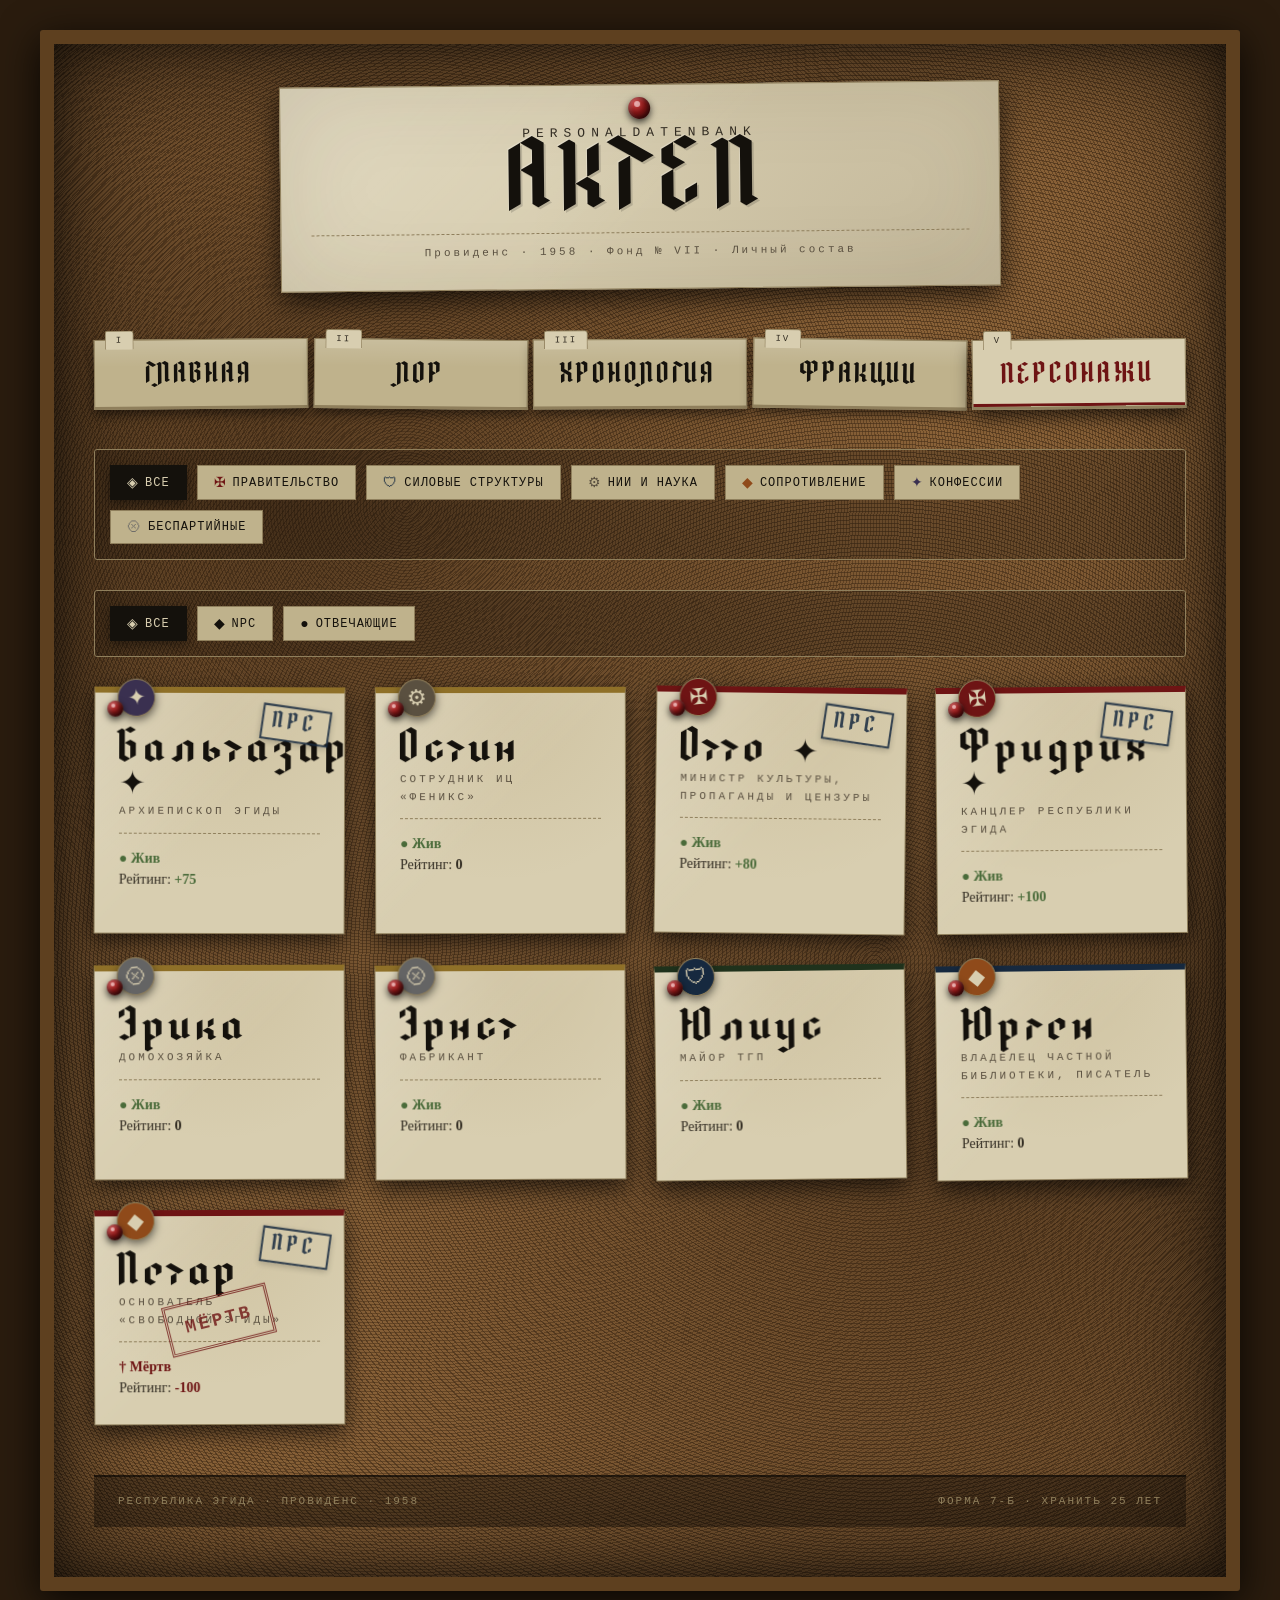
==== commit 8ad526f4: "Add files via upload" ====
--- a/characters.html
+++ b/characters.html
@@ -102,6 +102,10 @@
                         <h3 class="passport-section__title">Роль в городе</h3>
                         <p class="passport-section__text" id="pRole">—</p>
                     </div>
+                                        <div class="passport-section">
+                        <h3 class="passport-section__title">Интересные факты</h3>
+                        <p class="passport-section__text" id="pFacts">—</p>
+                    </div>
 
                     <div class="passport-footer">
                         <div class="passport-links-row" id="pLinksRow">
--- a/style.css
+++ b/style.css
@@ -1,6 +1,6 @@
 /* ============================================================
-ШРИФТЫ
-============================================================ */
+   ШРИФТЫ
+   ============================================================ */
 @font-face {
   font-family: 'DreiFraktur';
   src: url('DreiFraktur.ttf') format('truetype');
@@ -10,8 +10,8 @@
 }
 
 /* ============================================================
-ПЕРЕМЕННЫЕ
-============================================================ */
+   ПЕРЕМЕННЫЕ
+   ============================================================ */
 :root {
   --cork: #8a6238;
   --cork-dark: #5e401f;
@@ -34,8 +34,8 @@
 }
 
 /* ============================================================
-БАЗА
-============================================================ */
+   БАЗА
+   ============================================================ */
 *, *::before, *::after { box-sizing: border-box; margin: 0; padding: 0; }
 html { scroll-behavior: smooth; }
 body {
@@ -48,8 +48,8 @@
 }
 
 /* ============================================================
-ПРОБКОВАЯ ДОСКА
-============================================================ */
+   ПРОБКОВАЯ ДОСКА
+   ============================================================ */
 .corkboard {
   max-width: 1200px;
   margin: 0 auto;
@@ -94,8 +94,8 @@
 }
 
 /* ============================================================
-КНОПКИ (pin)
-============================================================ */
+   КНОПКИ (pin)
+   ============================================================ */
 .pin {
   position: absolute;
   width: 22px;
@@ -122,9 +122,15 @@
 .pin--small::after { top: 3px; left: 4px; width: 4px; height: 4px; }
 
 /* ============================================================
-ШАПКА
-============================================================ */
-.board-header { display: flex; justify-content: center; margin-bottom: 50px; position: relative; z-index: 2; }
+   ШАПКА
+   ============================================================ */
+.board-header {
+  display: flex;
+  justify-content: center;
+  margin-bottom: 50px;
+  position: relative;
+  z-index: 2;
+}
 .board-header__title-card {
   width: 100%;
   max-width: 720px;
@@ -147,13 +153,35 @@
   margin-bottom: 12px;
   text-shadow: 2px 2px 0 rgba(0,0,0,0.15), -1px -1px 0 rgba(255,255,255,0.25);
 }
-.board-subtitle { font-family: var(--font-mono); font-size: 13px; letter-spacing: 6px; color: var(--ink-soft); text-transform: uppercase; margin-bottom: 8px; }
-.board-meta { font-family: var(--font-mono); font-size: 11px; letter-spacing: 3px; color: var(--ink-faint); padding-top: 10px; border-top: 1px dashed var(--paper-edge); margin-top: 10px; }
-
-/* ============================================================
-НАВИГАЦИЯ
-============================================================ */
-.board-nav { display: flex; gap: 6px; margin-bottom: 40px; position: relative; z-index: 2; flex-wrap: wrap; }
+.board-subtitle {
+  font-family: var(--font-mono);
+  font-size: 13px;
+  letter-spacing: 6px;
+  color: var(--ink-soft);
+  text-transform: uppercase;
+  margin-bottom: 8px;
+}
+.board-meta {
+  font-family: var(--font-mono);
+  font-size: 11px;
+  letter-spacing: 3px;
+  color: var(--ink-faint);
+  padding-top: 10px;
+  border-top: 1px dashed var(--paper-edge);
+  margin-top: 10px;
+}
+
+/* ============================================================
+   НАВИГАЦИЯ
+   ============================================================ */
+.board-nav {
+  display: flex;
+  gap: 6px;
+  margin-bottom: 40px;
+  position: relative;
+  z-index: 2;
+  flex-wrap: wrap;
+}
 .folder {
   flex: 1;
   min-width: 140px;
@@ -174,7 +202,10 @@
 .folder:nth-child(3) { transform: rotate(-0.3deg); }
 .folder:nth-child(4) { transform: rotate(0.8deg); }
 .folder:nth-child(5) { transform: rotate(-0.6deg); }
-.folder:hover { transform: rotate(0deg) translateY(-3px); box-shadow: 0 10px 22px rgba(0,0,0,0.7); }
+.folder:hover {
+  transform: rotate(0deg) translateY(-3px);
+  box-shadow: 0 10px 22px rgba(0,0,0,0.7);
+}
 .folder__tab {
   position: absolute;
   top: -10px;
@@ -190,18 +221,26 @@
   text-transform: uppercase;
   border-radius: 3px 3px 0 0;
 }
-.folder__label { font-family: var(--font-display); font-size: 20px; letter-spacing: 2px; color: var(--ink); }
-.folder--active { background: var(--paper); box-shadow: 0 8px 18px rgba(0,0,0,0.65), inset 0 -3px 0 var(--stamp-red); }
+.folder__label {
+  font-family: var(--font-display);
+  font-size: 20px;
+  letter-spacing: 2px;
+  color: var(--ink);
+}
+.folder--active {
+  background: var(--paper);
+  box-shadow: 0 8px 18px rgba(0,0,0,0.65), inset 0 -3px 0 var(--stamp-red);
+}
 .folder--active .folder__label { color: var(--stamp-red); }
 
 /* ============================================================
-ОСНОВНОЙ КОНТЕНТ
-============================================================ */
+   ОСНОВНОЙ КОНТЕНТ
+   ============================================================ */
 .board-main { position: relative; z-index: 2; }
 
 /* ============================================================
-ЛИСТ-ДОСЬЕ
-============================================================ */
+   ЛИСТ-ДОСЬЕ
+   ============================================================ */
 .sheet {
   background: var(--paper);
   background-image: linear-gradient(135deg, rgba(255,255,255,0.2), transparent 50%), radial-gradient(circle at 10% 90%, rgba(60,40,15,0.12), transparent 50%), radial-gradient(circle at 90% 10%, rgba(60,40,15,0.1), transparent 50%);
@@ -239,16 +278,43 @@
   border-bottom: 2px solid var(--ink);
   position: relative;
 }
-.sheet__heading::after { content: ''; position: absolute; bottom: -6px; left: 0; right: 0; height: 1px; background: var(--ink); opacity: 0.4; }
-.sheet__lead { font-size: 17px; font-style: italic; color: var(--ink); margin-bottom: 18px; padding-left: 20px; border-left: 3px solid var(--stamp-yellow); }
+.sheet__heading::after {
+  content: '';
+  position: absolute;
+  bottom: -6px;
+  left: 0;
+  right: 0;
+  height: 1px;
+  background: var(--ink);
+  opacity: 0.4;
+}
+.sheet__lead {
+  font-size: 17px;
+  font-style: italic;
+  color: var(--ink);
+  margin-bottom: 18px;
+  padding-left: 20px;
+  border-left: 3px solid var(--stamp-yellow);
+}
 .sheet p { margin-bottom: 14px; text-align: justify; hyphens: auto; }
 .sheet strong { color: var(--stamp-red); }
 .sheet em { color: var(--stamp-blue); font-style: italic; }
-.sheet__footer { display: flex; justify-content: space-between; margin-top: 30px; padding-top: 14px; border-top: 1px dashed var(--paper-edge); font-family: var(--font-mono); font-size: 11px; color: var(--ink-soft); text-transform: uppercase; letter-spacing: 1px; }
-
-/* ============================================================
-СТИКЕР
-============================================================ */
+.sheet__footer {
+  display: flex;
+  justify-content: space-between;
+  margin-top: 30px;
+  padding-top: 14px;
+  border-top: 1px dashed var(--paper-edge);
+  font-family: var(--font-mono);
+  font-size: 11px;
+  color: var(--ink-soft);
+  text-transform: uppercase;
+  letter-spacing: 1px;
+}
+
+/* ============================================================
+   СТИКЕР
+   ============================================================ */
 .sticky-note {
   display: inline-block;
   background: var(--paper-yellow);
@@ -267,9 +333,14 @@
 .sticky-note p { margin: 0; }
 
 /* ============================================================
-СЕТКА ДОСЬЕ
-============================================================ */
-.board-grid { display: grid; grid-template-columns: repeat(auto-fit, minmax(230px, 1fr)); gap: 30px; margin-top: 20px; }
+   СЕТКА ДОСЬЕ
+   ============================================================ */
+.board-grid {
+  display: grid;
+  grid-template-columns: repeat(auto-fit, minmax(230px, 1fr));
+  gap: 30px;
+  margin-top: 20px;
+}
 .dossier {
   display: block;
   background: var(--paper);
@@ -287,7 +358,10 @@
 .dossier:nth-child(2) { transform: rotate(-0.7deg); }
 .dossier:nth-child(3) { transform: rotate(0.9deg); }
 .dossier:nth-child(4) { transform: rotate(-0.4deg); }
-.dossier:hover { transform: rotate(0deg) translateY(-6px); box-shadow: 0 16px 36px rgba(0,0,0,0.8); }
+.dossier:hover {
+  transform: rotate(0deg) translateY(-6px);
+  box-shadow: 0 16px 36px rgba(0,0,0,0.8);
+}
 .dossier--blue   { border-top: 6px solid var(--stamp-blue); }
 .dossier--green  { border-top: 6px solid var(--stamp-green); }
 .dossier--red    { border-top: 6px solid var(--stamp-red); }
@@ -314,13 +388,34 @@
 .dossier--green  .dossier__tab { background: var(--stamp-green);  color: var(--paper); }
 .dossier--red    .dossier__tab { background: var(--stamp-red);    color: var(--paper); }
 .dossier--yellow .dossier__tab { background: var(--stamp-yellow); color: var(--ink); }
-.dossier__title { font-family: var(--font-display); font-size: 32px; font-weight: normal; letter-spacing: 4px; color: var(--ink); margin-bottom: 4px; line-height: 1; }
-.dossier__subtitle { font-family: var(--font-mono); font-size: 11px; letter-spacing: 3px; color: var(--ink-faint); text-transform: uppercase; margin-bottom: 14px; padding-bottom: 12px; border-bottom: 1px dashed var(--paper-edge); }
-.dossier__desc { font-size: 14px; color: var(--ink-soft); line-height: 1.5; }
-
-/* ============================================================
-ПОДВАЛ
-============================================================ */
+.dossier__title {
+  font-family: var(--font-display);
+  font-size: 32px;
+  font-weight: normal;
+  letter-spacing: 4px;
+  color: var(--ink);
+  margin-bottom: 4px;
+  line-height: 1;
+}
+.dossier__subtitle {
+  font-family: var(--font-mono);
+  font-size: 11px;
+  letter-spacing: 3px;
+  color: var(--ink-faint);
+  text-transform: uppercase;
+  margin-bottom: 14px;
+  padding-bottom: 12px;
+  border-bottom: 1px dashed var(--paper-edge);
+}
+.dossier__desc {
+  font-size: 14px;
+  color: var(--ink-soft);
+  line-height: 1.5;
+}
+
+/* ============================================================
+   ПОДВАЛ
+   ============================================================ */
 .board-footer {
   margin-top: 50px;
   padding: 16px 24px;
@@ -338,17 +433,48 @@
 }
 
 /* ============================================================
-ФИЛЬТРАЦИЯ ПЕРСОНАЖЕЙ
-============================================================ */
-.filter-bar { display: flex; flex-wrap: wrap; gap: 10px; margin-bottom: 30px; padding: 15px; background: rgba(0,0,0,0.2); border-radius: 3px; border: 1px solid var(--paper-edge); }
-.filter-btn { background: var(--paper-dark); border: 1px solid var(--paper-edge); color: var(--ink); padding: 8px 16px; font-family: var(--font-mono); font-size: 12px; letter-spacing: 1px; cursor: pointer; transition: all 0.2s ease; text-transform: uppercase; display: flex; align-items: center; gap: 6px; }
-.filter-btn:hover { background: var(--paper); transform: translateY(-2px); }
-.filter-btn.is-active { background: var(--ink); color: var(--paper); border-color: var(--ink); box-shadow: 0 4px 10px rgba(0,0,0,0.4); }
+   ФИЛЬТРАЦИЯ
+   ============================================================ */
+.filter-bar {
+  display: flex;
+  flex-wrap: wrap;
+  gap: 10px;
+  margin-bottom: 30px;
+  padding: 15px;
+  background: rgba(0,0,0,0.2);
+  border-radius: 3px;
+  border: 1px solid var(--paper-edge);
+}
+.filter-btn {
+  background: var(--paper-dark);
+  border: 1px solid var(--paper-edge);
+  color: var(--ink);
+  padding: 8px 16px;
+  font-family: var(--font-mono);
+  font-size: 12px;
+  letter-spacing: 1px;
+  cursor: pointer;
+  transition: all 0.2s ease;
+  text-transform: uppercase;
+  display: flex;
+  align-items: center;
+  gap: 6px;
+}
+.filter-btn:hover {
+  background: var(--paper);
+  transform: translateY(-2px);
+}
+.filter-btn.is-active {
+  background: var(--ink);
+  color: var(--paper);
+  border-color: var(--ink);
+  box-shadow: 0 4px 10px rgba(0,0,0,0.4);
+}
 .filter-btn__symbol { font-size: 14px; }
 
 /* ============================================================
-МОДАЛЬНОЕ ОКНО ПАСПОРТА
-============================================================ */
+   МОДАЛЬНОЕ ОКНО ПАСПОРТА
+   ============================================================ */
 .passport-modal {
   position: fixed;
   inset: 0;
@@ -361,12 +487,20 @@
   pointer-events: none;
   transition: opacity 0.5s ease;
 }
-.passport-modal.is-open { opacity: 1; pointer-events: auto; }
-.passport-modal__overlay { position: absolute; inset: 0; background: rgba(20, 17, 12, 0.92); backdrop-filter: blur(6px); }
-
-/* ============================================================
-КНИГА ПАСПОРТА
-============================================================ */
+.passport-modal.is-open {
+  opacity: 1;
+  pointer-events: auto;
+}
+.passport-modal__overlay {
+  position: absolute;
+  inset: 0;
+  background: rgba(20, 17, 12, 0.92);
+  backdrop-filter: blur(6px);
+}
+
+/* ============================================================
+   КНИГА ПАСПОРТА (ДЕСКТОП)
+   ============================================================ */
 .passport-book {
   position: relative;
   width: 1000px;
@@ -377,7 +511,9 @@
   transition: transform 0.8s cubic-bezier(0.4, 0, 0.2, 1);
   overflow: visible;
 }
-.passport-modal.is-open .passport-book { transform: translateX(0); }
+.passport-modal.is-open .passport-book {
+  transform: translateX(0);
+}
 
 .passport-close {
   position: absolute;
@@ -400,12 +536,17 @@
   box-shadow: 0 4px 12px rgba(0,0,0,0.5);
   opacity: 0;
 }
-.passport-modal.is-open .passport-close { opacity: 1; transition: transform 0.2s, opacity 0.3s ease 0.8s; }
-.passport-close:hover { transform: scale(1.1) rotate(90deg); }
-
-/* ============================================================
-ОБЛОЖКА (правая половина, переворачивается влево)
-============================================================ */
+.passport-modal.is-open .passport-close {
+  opacity: 1;
+  transition: transform 0.2s, opacity 0.3s ease 0.8s;
+}
+.passport-close:hover {
+  transform: scale(1.1) rotate(90deg);
+}
+
+/* ============================================================
+   ОБЛОЖКА
+   ============================================================ */
 .passport-cover {
   position: absolute;
   top: 0;
@@ -419,7 +560,9 @@
   z-index: 20;
   box-shadow: 5px 5px 30px rgba(0,0,0,0.6);
 }
-.passport-modal.is-open .passport-cover { transform: rotateY(-180deg); }
+.passport-modal.is-open .passport-cover {
+  transform: rotateY(-180deg);
+}
 .passport-cover__front,
 .passport-cover__back {
   position: absolute;
@@ -428,8 +571,6 @@
   border-radius: 4px;
   overflow: hidden;
 }
-
-
 .passport-cover__front {
   background: linear-gradient(160deg, #5a1a1a 0%, #3a0808 40%, #1a0404 100%);
   background-image:
@@ -455,8 +596,6 @@
 .passport-cover__title { font-family: var(--font-display); font-size: 34px; letter-spacing: 6px; color: #d4af37; text-shadow: 1px 2px 4px rgba(0,0,0,0.8); margin-bottom: 12px; }
 .passport-cover__subtitle { font-family: var(--font-mono); font-size: 13px; letter-spacing: 5px; color: #b8941f; text-transform: uppercase; margin-bottom: 40px; }
 .passport-cover__year { font-family: var(--font-display); font-size: 22px; color: #d4af37; letter-spacing: 4px; opacity: 0.6; }
-
-
 .passport-cover__back {
   background: var(--paper-dark);
   transform: rotateY(180deg);
@@ -465,10 +604,10 @@
 }
 
 /* ============================================================
-МОБИЛЬНОЕ ФОТО (вне обложки, скрыто на десктопе)
-============================================================ */
+   МОБИЛЬНОЕ ФОТО (скрыто на десктопе)
+   ============================================================ */
 .passport-mobile-photo {
-  display: none; 
+  display: none;
   position: absolute;
   top: 0;
   left: 0;
@@ -480,8 +619,8 @@
 }
 
 /* ============================================================
-ПРАВАЯ СТРАНИЦА (информация, фиксированный размер)
-============================================================ */
+   ПРАВАЯ СТРАНИЦА (ДЕСКТОП)
+   ============================================================ */
 .passport-page--right {
   position: absolute;
   top: 0;
@@ -501,11 +640,14 @@
   transform: translateX(20px);
   transition: opacity 0.5s ease 0.6s, transform 0.5s ease 0.6s;
 }
-.passport-modal.is-open .passport-page--right { opacity: 1; transform: translateX(0); }
-
-/* ============================================================
-ФОТО (общие стили для десктопного и мобильного)
-============================================================ */
+.passport-modal.is-open .passport-page--right {
+  opacity: 1;
+  transform: translateX(0);
+}
+
+/* ============================================================
+   ФОТО И ЭЛЕМЕНТЫ НА ФОТО
+   ============================================================ */
 .passport-photo-full,
 .passport-mobile-photo {
   width: 100%;
@@ -535,8 +677,6 @@
   opacity: 0.6;
   line-height: 1.4;
 }
-
-
 .passport-status-stamp {
   position: absolute;
   top: 50%;
@@ -555,8 +695,6 @@
   pointer-events: none;
   white-space: nowrap;
 }
-
-
 .passport-rating-sticker {
   position: absolute;
   bottom: 20px;
@@ -589,8 +727,8 @@
 .passport-rating-value.neutral { color: var(--ink-soft); }
 
 /* ============================================================
-ПРАВАЯ СТРАНИЦА: КОНТЕНТ
-============================================================ */
+   ПРАВАЯ СТРАНИЦА: КОНТЕНТ
+   ============================================================ */
 .passport-header { margin-bottom: 20px; padding-bottom: 15px; border-bottom: 2px solid var(--ink); position: relative; }
 .passport-header::after { content: ''; position: absolute; bottom: -4px; left: 0; right: 0; height: 1px; background: var(--ink); opacity: 0.3; }
 .passport-faction { font-family: var(--font-mono); font-size: 11px; letter-spacing: 3px; text-transform: uppercase; margin-bottom: 8px; display: flex; align-items: center; gap: 8px; }
@@ -614,103 +752,199 @@
 .passport-note { font-family: var(--font-mono); font-size: 10px; color: var(--stamp-red); font-style: italic; text-align: center; }
 
 /* ============================================================
-МОБИЛЬНАЯ АДАПТАЦИЯ (≤900px)
-============================================================ */
-@media (max-width: 900px) {
-  .passport-modal { padding: 0; align-items: stretch; }
-  
-  .passport-book {
-    width: 100vw !important;
-    max-width: 100vw !important;
-    height: 100vh !important;
-    max-height: 100vh !important;
-    transform: translateX(0) !important;
-    overflow: hidden;
-  }
-  .passport-modal.is-open .passport-book { transform: translateX(0) !important; }
-  
-  .passport-close { position: fixed; top: 15px; right: 15px; z-index: 1001; width: 44px; height: 44px; font-size: 28px; }
-  
-  
-  .passport-cover { width: 100% !important; height: 100% !important; }
-  
-  
-  .passport-cover__back .passport-photo-full { display: none !important; }
-  
-  
-  .passport-mobile-photo {
-    display: block !important;
-    position: absolute;
-    top: 0;
-    left: 0;
-    width: 100% !important;
-    height: 45vh !important;
-    min-height: 280px;
-    max-height: 400px;
-    z-index: 5;
-    border-bottom: 3px solid var(--paper-edge);
-  }
-  
-  
-  .passport-page--right {
-    width: 100% !important;
-    height: 100% !important;
-    top: 0;
-    left: 0;
-    right: 0;
-    padding: calc(45vh + 20px) 20px 140px !important; 
-    overflow-y: auto;
-    -webkit-overflow-scrolling: touch;
-    opacity: 0;
-    transform: none;
-    transition: opacity 0.4s ease 0.6s;
-  }
-  .passport-modal.is-open .passport-page--right { opacity: 1; }
-  
-  .passport-name { font-size: 26px; }
-  .passport-status-stamp { font-size: 22px; letter-spacing: 3px; padding: 10px 20px; }
-  .passport-npc-stamp { font-size: 15px; letter-spacing: 4px; }
-  .passport-rating-sticker { bottom: 15px; right: 15px; padding: 10px 14px; }
-  .passport-rating-value { font-size: 26px; }
-  .passport-cover__title { font-size: 28px; }
-  .passport-cover__emblem { font-size: 60px; }
-  
-  
-  .passport-links-row {
-    position: fixed;
-    bottom: 0;
-    left: 0;
-    right: 0;
-    z-index: 1000;
-    margin: 0;
-    padding: 12px 15px;
-    padding-bottom: calc(12px + env(safe-area-inset-bottom, 0px));
-    background: var(--paper);
-    border-top: 2px solid var(--paper-edge);
-    box-shadow: 0 -4px 20px rgba(0,0,0,0.4);
-    display: flex;
-    gap: 8px;
-    flex-wrap: nowrap;
-    overflow-x: auto;
-  }
-  .passport-link-btn { flex: 1; min-width: 0; justify-content: center; padding: 12px 8px; font-size: 11px; white-space: nowrap; }
-  .passport-footer { padding-bottom: 120px !important; border-top: none; margin-top: 10px; }
-}
-
-@media (max-width: 480px) {
-  .passport-mobile-photo { height: 40vh !important; min-height: 240px; }
-  .passport-page--right { padding-top: calc(40vh + 15px) !important; padding-left: 15px !important; padding-right: 15px !important; }
-  .passport-name { font-size: 22px; }
-  .passport-rating-value { font-size: 24px; }
-  .passport-cover__title { font-size: 24px; letter-spacing: 4px; }
-  .passport-cover__emblem { font-size: 50px; }
-  .passport-status-stamp { font-size: 18px; letter-spacing: 2px; padding: 8px 14px; }
-  .passport-npc-stamp { font-size: 14px; letter-spacing: 3px; padding: 3px 10px; }
-}
-
-/* ============================================================
-АДАПТИВ САЙТА (≤720px)
-============================================================ */
+   ХРОНОЛОГИЯ
+   ============================================================ */
+.timeline-container {
+  position: relative;
+  padding: 40px 0;
+  overflow-x: auto;
+  overflow-y: hidden;
+  -webkit-overflow-scrolling: touch;
+  scrollbar-width: thin;
+  scrollbar-color: var(--paper-edge) transparent;
+}
+.timeline-container::-webkit-scrollbar { height: 8px; }
+.timeline-container::-webkit-scrollbar-track { background: transparent; }
+.timeline-container::-webkit-scrollbar-thumb { background: var(--paper-edge); border-radius: 4px; }
+.timeline-track { display: flex; gap: 0; min-width: max-content; padding: 20px 40px; align-items: flex-start; }
+.timeline-card {
+  position: relative;
+  flex: 0 0 280px;
+  background: var(--paper);
+  background-image: linear-gradient(135deg, rgba(255,255,255,0.2), transparent 50%), radial-gradient(circle at 10% 90%, rgba(60,40,15,0.12), transparent 50%);
+  border: 2px solid var(--paper-edge);
+  border-top: 6px solid var(--stamp-red);
+  padding: 30px 24px 24px;
+  margin-right: 60px;
+  cursor: pointer;
+  transition: transform 0.3s ease, box-shadow 0.3s ease;
+  box-shadow: 0 8px 22px rgba(0,0,0,0.65);
+  transform: rotate(-0.5deg);
+}
+.timeline-card:nth-child(even) { transform: rotate(0.5deg); }
+.timeline-card:hover { transform: rotate(0deg) translateY(-6px); box-shadow: 0 16px 36px rgba(0,0,0,0.8); }
+.timeline-card__pin {
+  position: absolute;
+  top: -12px;
+  left: 50%;
+  transform: translateX(-50%);
+  width: 24px;
+  height: 24px;
+  border-radius: 50%;
+  background: radial-gradient(circle at 35% 30%, #d04040 0%, #7a1414 45%, #3a0808 100%);
+  box-shadow: 0 3px 7px rgba(0,0,0,0.75), inset -2px -2px 4px rgba(0,0,0,0.5), inset 2px 2px 4px rgba(255,255,255,0.2);
+}
+.timeline-card__pin::after { content: ''; position: absolute; top: 4px; left: 6px; width: 6px; height: 6px; border-radius: 50%; background: rgba(255,255,255,0.55); filter: blur(0.5px); }
+.timeline-card__year { font-family: var(--font-display); font-size: 32px; font-weight: bold; letter-spacing: 2px; margin-bottom: 12px; text-align: center; }
+.timeline-card__title { font-family: var(--font-display); font-size: 22px; letter-spacing: 1px; color: var(--ink); margin-bottom: 10px; line-height: 1.2; }
+.timeline-card__desc { font-size: 14px; color: var(--ink-soft); line-height: 1.5; text-align: justify; }
+.timeline-thread { position: absolute; top: 50%; right: -60px; width: 60px; height: 3px; transform: translateY(-50%); z-index: 1; }
+
+.timeline-detail-panel {
+  position: fixed;
+  bottom: 0;
+  left: 0;
+  right: 0;
+  z-index: 1000;
+  background: var(--paper);
+  background-image: linear-gradient(135deg, rgba(255,255,255,0.15), transparent 50%), radial-gradient(circle at 10% 90%, rgba(60,40,15,0.1), transparent 50%);
+  border-top: 3px solid var(--paper-edge);
+  box-shadow: 0 -10px 40px rgba(0,0,0,0.8);
+  transform: translateY(100%);
+  transition: transform 0.4s cubic-bezier(0.4, 0, 0.2, 1);
+  max-height: 70vh;
+  overflow-y: auto;
+}
+.timeline-detail-panel.is-open { transform: translateY(0); }
+.detail-close { position: absolute; top: 15px; right: 15px; width: 36px; height: 36px; background: var(--stamp-red); color: var(--paper); border: none; border-radius: 50%; font-size: 28px; line-height: 1; cursor: pointer; z-index: 10; display: flex; align-items: center; justify-content: center; transition: transform 0.2s; box-shadow: 0 4px 12px rgba(0,0,0,0.5); }
+.detail-close:hover { transform: scale(1.1) rotate(90deg); }
+.detail-content { display: flex; gap: 30px; padding: 40px 50px; max-width: 1200px; margin: 0 auto; }
+.detail-image { flex: 0 0 300px; max-height: 400px; overflow: hidden; border: 2px solid var(--paper-edge); box-shadow: 0 8px 22px rgba(0,0,0,0.6); }
+.detail-image img { width: 100%; height: 100%; object-fit: cover; filter: sepia(0.3) contrast(1.1); }
+.detail-text { flex: 1; }
+.detail-year { font-family: var(--font-display); font-size: 48px; font-weight: bold; letter-spacing: 3px; margin-bottom: 16px; }
+.detail-title { font-family: var(--font-display); font-size: 36px; font-weight: normal; letter-spacing: 2px; color: var(--ink); margin-bottom: 20px; line-height: 1.2; }
+.detail-desc { font-size: 16px; line-height: 1.7; color: var(--ink); text-align: justify; hyphens: auto; }
+
+.timeline-card--new { position: relative; z-index: 5; }
+.timeline-card--new::before {
+  content: '';
+  position: absolute;
+  top: -12px; left: -12px; right: -12px; bottom: -12px;
+  border: 3px solid var(--stamp-red);
+  border-radius: 50% 45% 55% 48% / 48% 52% 45% 55%;
+  transform: rotate(-3deg);
+  pointer-events: none;
+  z-index: -1;
+  box-shadow: 0 0 0 2px rgba(110, 20, 20, 0.3), inset 0 0 20px rgba(110, 20, 20, 0.1);
+  animation: markerPulse 2s ease-in-out infinite;
+}
+.timeline-card--new::after {
+  content: '';
+  position: absolute;
+  top: -8px; left: -8px; right: -8px; bottom: -8px;
+  border: 2px solid rgba(110, 20, 20, 0.4);
+  border-radius: 45% 50% 48% 52% / 52% 48% 55% 45%;
+  transform: rotate(2deg);
+  pointer-events: none;
+  z-index: -1;
+}
+@keyframes markerPulse {
+  0%, 100% { opacity: 1; transform: rotate(-3deg) scale(1); }
+  50% { opacity: 0.85; transform: rotate(-3deg) scale(1.02); }
+}
+
+/* ============================================================
+   ФРАКЦИИ
+   ============================================================ */
+.factions-grid { grid-template-columns: repeat(auto-fit, minmax(300px, 1fr)); gap: 35px; }
+.faction-card { padding: 48px 28px 32px; cursor: pointer; min-height: 220px; display: flex; flex-direction: column; }
+.faction-card__name { font-family: var(--font-display); font-size: 26px; font-weight: normal; letter-spacing: 1px; color: var(--ink); margin-bottom: 8px; line-height: 1.2; }
+.faction-card__tag { font-family: var(--font-mono); font-size: 12px; color: var(--stamp-blue); margin-bottom: 10px; }
+.faction-card__type { font-family: var(--font-mono); font-size: 11px; color: var(--ink-faint); text-transform: uppercase; letter-spacing: 1px; margin-bottom: 14px; padding-bottom: 12px; border-bottom: 1px dashed var(--paper-edge); }
+.faction-card__desc { font-size: 14px; color: var(--ink-soft); line-height: 1.5; flex: 1; }
+
+.faction-modal { position: fixed; inset: 0; z-index: 1000; display: flex; align-items: center; justify-content: center; padding: 20px; opacity: 0; pointer-events: none; transition: opacity 0.4s ease; }
+.faction-modal.is-open { opacity: 1; pointer-events: auto; }
+.faction-modal__overlay { position: absolute; inset: 0; background: rgba(20, 17, 12, 0.92); backdrop-filter: blur(6px); }
+.faction-detail-sheet { position: relative; width: 100%; max-width: 800px; max-height: 85vh; background: var(--paper); background-image: linear-gradient(135deg, rgba(255,255,255,0.15), transparent 50%), radial-gradient(circle at 10% 90%, rgba(60,40,15,0.1), transparent 50%); border: 1px solid var(--paper-edge); box-shadow: 0 20px 60px rgba(0,0,0,0.8); padding: 40px 50px; overflow-y: auto; transform: translateY(30px) scale(0.95); transition: transform 0.4s cubic-bezier(0.34, 1.56, 0.64, 1); }
+.faction-modal.is-open .faction-detail-sheet { transform: translateY(0) scale(1); }
+.faction-close { position: absolute; top: 20px; right: 20px; width: 36px; height: 36px; background: var(--stamp-red); color: var(--paper); border: none; border-radius: 50%; font-size: 28px; line-height: 1; cursor: pointer; z-index: 10; display: flex; align-items: center; justify-content: center; transition: transform 0.2s; }
+.faction-close:hover { transform: scale(1.1) rotate(90deg); }
+.faction-detail__header { margin-bottom: 25px; padding-bottom: 20px; border-bottom: 2px solid var(--ink); position: relative; }
+.faction-detail__header::after { content: ''; position: absolute; bottom: -5px; left: 0; right: 0; height: 1px; background: var(--ink); opacity: 0.3; }
+.faction-detail__tag { font-family: var(--font-mono); font-size: 13px; letter-spacing: 2px; margin-bottom: 8px; font-weight: bold; }
+.faction-detail__name { font-family: var(--font-display); font-size: 36px; font-weight: normal; letter-spacing: 2px; color: var(--ink); line-height: 1.1; margin-bottom: 12px; }
+.faction-detail__type { font-family: var(--font-mono); font-size: 12px; color: var(--stamp-red); letter-spacing: 1px; text-transform: uppercase; }
+.faction-detail__desc { font-size: 16px; line-height: 1.7; color: var(--ink); text-align: justify; margin-bottom: 30px; white-space: pre-line; }
+.faction-detail__roster-title { font-family: var(--font-display); font-size: 24px; letter-spacing: 2px; color: var(--ink); margin-bottom: 20px; padding-bottom: 10px; border-bottom: 1px dashed var(--paper-edge); }
+.roster-row { display: flex; justify-content: space-between; align-items: flex-start; padding: 12px 0; border-bottom: 1px dotted var(--paper-edge); gap: 20px; }
+.roster-title { font-family: var(--font-body); font-size: 15px; font-weight: bold; color: var(--ink); flex: 1; }
+.roster-leader-badge { display: inline-block; font-family: var(--font-mono); font-size: 10px; color: var(--stamp-yellow); border: 1px solid var(--stamp-yellow); padding: 2px 6px; border-radius: 2px; margin-left: 8px; vertical-align: middle; }
+.roster-npc-badge { display: inline-block; font-family: var(--font-mono); font-size: 10px; color: var(--stamp-blue); border: 1px solid var(--stamp-blue); padding: 2px 6px; border-radius: 2px; margin-left: 8px; vertical-align: middle; }
+.roster-char { flex: 1; text-align: right; font-family: var(--font-mono); font-size: 13px; }
+.roster-char-link { color: var(--stamp-blue); text-decoration: none; border-bottom: 1px dashed var(--stamp-blue); cursor: pointer; transition: all 0.2s; }
+.roster-char-link:hover { background: var(--stamp-blue); color: var(--paper); padding: 2px 6px; border-radius: 2px; border-bottom-color: transparent; }
+.roster-reserved { color: var(--ink-faint); font-style: italic; }
+.roster-vacant { color: var(--stamp-green); font-style: italic; }
+.roster-empty { font-family: var(--font-body); font-size: 15px; font-style: italic; color: var(--ink-faint); text-align: center; padding: 20px; }
+
+.faction-hierarchy { display: flex; flex-direction: column; gap: 40px; position: relative; padding: 20px 0; }
+.faction-row { display: flex; gap: 60px; align-items: flex-start; position: relative; }
+.faction-card--main { flex: 0 0 320px; padding: 48px 28px 32px; min-height: 200px; display: flex; flex-direction: column; cursor: pointer; background: var(--paper); border: 1px solid var(--paper-edge); border-top: 6px solid; box-shadow: 0 8px 22px rgba(0,0,0,0.65); transform: rotate(-0.5deg); transition: transform 0.3s ease, box-shadow 0.3s ease; }
+.faction-card--main:hover { transform: rotate(0deg) translateY(-6px); box-shadow: 0 16px 36px rgba(0,0,0,0.8); }
+.faction-card--sub { flex: 0 0 280px; padding: 40px 24px 28px; min-height: 180px; display: flex; flex-direction: column; cursor: pointer; background: var(--paper-dark); border: 1px solid var(--paper-edge); border-top: 4px solid; box-shadow: 0 6px 18px rgba(0,0,0,0.55); transform: rotate(0.5deg); transition: transform 0.3s ease, box-shadow 0.3s ease; }
+.faction-card--sub:hover { transform: rotate(0deg) translateY(-4px); box-shadow: 0 12px 28px rgba(0,0,0,0.7); }
+.faction-card__symbol { position: absolute; top: -14px; left: 22px; width: 38px; height: 38px; font-family: var(--font-display); font-size: 22px; display: flex; align-items: center; justify-content: center; border-radius: 50%; box-shadow: 0 3px 8px rgba(0,0,0,0.55); transform: rotate(-6deg); border: 1px solid var(--paper-edge); }
+.faction-card--main .faction-card__name { font-size: 26px; }
+.faction-sub-container { display: flex; flex-direction: column; gap: 20px; flex: 1; }
+.faction-threads { position: absolute; top: 0; left: 0; width: 100%; height: 100%; pointer-events: none; z-index: 1; }
+.faction-thread-line { stroke: var(--thread); stroke-width: 3; stroke-linecap: round; filter: drop-shadow(0 2px 4px rgba(0,0,0,0.7)); opacity: 0.85; }
+
+/* ============================================================
+   ПЕЧАТИ НА КАРТОЧКАХ ПЕРСОНАЖЕЙ
+   ============================================================ */
+.card-status-stamp {
+  position: absolute;
+  top: 50%;
+  left: 50%;
+  transform: translate(-50%, -50%) rotate(-14deg);
+  padding: 8px 16px;
+  font-family: var(--font-mono);
+  font-size: 18px;
+  font-weight: bold;
+  letter-spacing: 3px;
+  text-transform: uppercase;
+  border: 3px double currentColor;
+  background: transparent;
+  z-index: 5;
+  text-shadow: 1px 1px 0 rgba(216, 206, 176, 0.3), -1px -1px 0 rgba(216, 206, 176, 0.3);
+  pointer-events: none;
+  white-space: nowrap;
+  opacity: 0.8;
+}
+.card-npc-stamp {
+  position: absolute;
+  top: 14px;
+  right: 14px;
+  font-family: var(--font-display);
+  font-size: 16px;
+  letter-spacing: 4px;
+  color: var(--stamp-blue);
+  border: 2px solid var(--stamp-blue);
+  padding: 3px 10px;
+  transform: rotate(8deg);
+  opacity: 0.85;
+  background: transparent;
+  z-index: 5;
+  pointer-events: none;
+  box-shadow: 0 2px 6px rgba(0,0,0,0.25);
+  text-shadow: 1px 1px 0 rgba(216, 206, 176, 0.3);
+}
+
+/* ============================================================
+   АДАПТИВ САЙТА (≤720px)
+   ============================================================ */
 @media (max-width: 720px) {
   body { padding: 8px; }
   .corkboard { padding: 22px 16px 28px; border-width: 8px; }
@@ -735,951 +969,193 @@
 }
 
 /* ============================================================
-   УМЕНЬШЕНИЕ ОТСТУПОВ НА МОБИЛЬНОЙ ВЕРСИИ
+   АДАПТИВ ХРОНОЛОГИИ
    ============================================================ */
 @media (max-width: 900px) {
-  
-  .passport-page--right {
-    padding-top: calc(45vh + 10px) !important;
+  .timeline-card { flex: 0 0 240px; padding: 24px 20px 20px; margin-right: 50px; }
+  .timeline-thread { right: -50px; width: 50px; }
+  .timeline-card__year { font-size: 28px; }
+  .timeline-card__title { font-size: 20px; }
+  .detail-content { flex-direction: column; padding: 30px 20px 80px; }
+  .detail-image { flex: none; width: 100%; max-height: 300px; }
+  .detail-year { font-size: 36px; }
+  .detail-title { font-size: 28px; }
+  .detail-desc { font-size: 15px; }
+}
+@media (max-width: 720px) {
+  .timeline-card { flex: 0 0 200px; padding: 20px 16px 16px; margin-right: 40px; }
+  .timeline-thread { right: -40px; width: 40px; }
+  .timeline-card__year { font-size: 24px; }
+  .timeline-card__title { font-size: 18px; }
+  .timeline-card__desc { font-size: 13px; }
+  .detail-year { font-size: 32px; }
+  .detail-title { font-size: 24px; }
+  .detail-desc { font-size: 14px; }
+  .timeline-card--new::before { top: -8px; left: -8px; right: -8px; bottom: -8px; border-width: 2px; }
+  .timeline-card--new::after { top: -5px; left: -5px; right: -5px; bottom: -5px; border-width: 1.5px; }
+}
+
+/* ============================================================
+   АДАПТИВ ФРАКЦИЙ
+   ============================================================ */
+@media (max-width: 900px) {
+  .faction-row { flex-direction: column; gap: 30px; }
+  .faction-card--main, .faction-card--sub { flex: 0 0 auto; width: 100%; }
+  .faction-threads { display: none; }
+  .faction-detail-sheet { padding: 30px 20px; max-height: 90vh; }
+  .faction-detail__name { font-size: 28px; }
+  .roster-row { flex-direction: column; gap: 6px; }
+  .roster-char { text-align: left; }
+  .faction-card { min-height: 200px; }
+  .faction-card__name { font-size: 20px; }
+}
+
+/* ============================================================
+   АДАПТИВ ПЕЧАТЕЙ НА КАРТОЧКАХ
+   ============================================================ */
+@media (max-width: 720px) {
+  .card-npc-stamp { font-size: 13px; letter-spacing: 3px; padding: 2px 8px; top: 10px; right: 10px; }
+  .card-status-stamp { font-size: 14px; letter-spacing: 2px; padding: 6px 12px; }
+}
+
+/* ============================================================
+   АДАПТИВ НАВИГАЦИИ (дополнительно)
+   ============================================================ */
+@media (max-width: 720px) {
+  .folder { min-width: 55px !important; padding: 10px 4px 8px !important; }
+  .folder__label { font-size: 10px !important; letter-spacing: 0.5px !important; }
+  .folder__tab { font-size: 7px !important; padding: 1px 5px !important; top: -8px !important; left: 5px !important; }
+  .board-nav { gap: 3px !important; margin-bottom: 20px !important; }
+}
+@media (max-width: 400px) {
+  .folder { min-width: 45px !important; padding: 8px 3px 6px !important; }
+  .folder__label { font-size: 8px !important; letter-spacing: 0 !important; }
+  .folder__tab { font-size: 6px !important; padding: 1px 3px !important; }
+}
+
+/* ============================================================
+   ★★★ МОБИЛЬНАЯ АДАПТАЦИЯ ПАСПОРТА (ЕДИНЫЙ БЛОК) ★★★
+   ============================================================ */
+@media (max-width: 900px) {
+
+  .passport-modal { padding: 0; align-items: stretch; }
+
+
+  .passport-book {
+    width: 100vw !important;
+    max-width: 100vw !important;
+    height: 100vh !important;
+    max-height: 100vh !important;
+    transform: translateX(0) !important;
+    overflow: hidden;
   }
-
-  
-  .passport-page--right {
-    padding-bottom: 100px !important;
-  }
-
-  
-  .passport-page--right {
-    padding-left: 15px !important;
-    padding-right: 15px !important;
-  }
-
-  
-  .passport-section {
-    margin-bottom: 12px !important;
-  }
-
-  .passport-section__title {
-    margin-bottom: 6px !important;
-  }
-
-  
-  .passport-header {
-    margin-bottom: 14px !important;
-    padding-bottom: 10px !important;
-  }
-
-  .passport-name {
-    margin-bottom: 6px !important;
-  }
-
-  .passport-npc-stamp {
-    margin-bottom: 6px !important;
-  }
-
-  
-  .passport-mobile-photo {
-    height: 38vh !important;
-    min-height: 240px !important;
-  }
-
-  
-  .passport-links-row {
-    padding: 8px 12px !important;
-    padding-bottom: calc(8px + env(safe-area-inset-bottom, 0px)) !important;
-  }
-
-  .passport-footer {
-    padding-bottom: 90px !important;
-  }
-}
-
-
-@media (max-width: 480px) {
-  .passport-page--right {
-    padding-top: calc(38vh + 8px) !important;
-    padding-bottom: 90px !important;
-    padding-left: 12px !important;
-    padding-right: 12px !important;
-  }
-
-  .passport-mobile-photo {
-    height: 35vh !important;
-    min-height: 220px !important;
-  }
-}
-
-/* ============================================================
-   УМЕНЬШЕНИЕ КНОПОК НАВИГАЦИИ НА МОБИЛЬНЫХ
-   ============================================================ */
-@media (max-width: 720px) {
-  
-  .folder {
-    min-width: 55px !important;
-    padding: 10px 4px 8px !important;
-  }
-
-  
-  .folder__label {
-    font-size: 10px !important;
-    letter-spacing: 0.5px !important;
-  }
-
-  
-  .folder__tab {
-    font-size: 7px !important;
-    padding: 1px 5px !important;
-    top: -8px !important;
-    left: 5px !important;
-  }
-
-  
-  .board-nav {
-    gap: 3px !important;
-    margin-bottom: 20px !important;
-  }
-}
-
-
-@media (max-width: 400px) {
-  .folder {
-    min-width: 45px !important;
-    padding: 8px 3px 6px !important;
-  }
-
-  .folder__label {
-    font-size: 8px !important;
-    letter-spacing: 0 !important;
-  }
-
-  .folder__tab {
-    font-size: 6px !important;
-    padding: 1px 3px !important;
-  }
-}
-
-/* ============================================================
-   ХРОНОЛОГИЯ — ГОРИЗОНТАЛЬНЫЙ ТАЙМЛАЙН
-   ============================================================ */
-.timeline-container {
-    position: relative;
-    padding: 40px 0;
-    overflow-x: auto;
-    overflow-y: hidden;
-    -webkit-overflow-scrolling: touch;
-    scrollbar-width: thin;
-    scrollbar-color: var(--paper-edge) transparent;
-}
-
-.timeline-container::-webkit-scrollbar {
-    height: 8px;
-}
-
-.timeline-container::-webkit-scrollbar-track {
-    background: transparent;
-}
-
-.timeline-container::-webkit-scrollbar-thumb {
-    background: var(--paper-edge);
-    border-radius: 4px;
-}
-
-.timeline-track {
-    display: flex;
-    gap: 0;
-    min-width: max-content;
-    padding: 20px 40px;
-    align-items: flex-start;
-}
-
-.timeline-card {
-    position: relative;
-    flex: 0 0 280px;
-    background: var(--paper);
-    background-image: linear-gradient(135deg, rgba(255,255,255,0.2), transparent 50%), radial-gradient(circle at 10% 90%, rgba(60,40,15,0.12), transparent 50%);
-    border: 2px solid var(--paper-edge);
-    border-top: 6px solid var(--stamp-red);
-    padding: 30px 24px 24px;
-    margin-right: 60px;
-    cursor: pointer;
-    transition: transform 0.3s ease, box-shadow 0.3s ease;
-    box-shadow: 0 8px 22px rgba(0,0,0,0.65);
-    transform: rotate(-0.5deg);
-}
-
-.timeline-card:nth-child(even) {
-    transform: rotate(0.5deg);
-}
-
-.timeline-card:hover {
-    transform: rotate(0deg) translateY(-6px);
-    box-shadow: 0 16px 36px rgba(0,0,0,0.8);
-}
-
-.timeline-card__pin {
-    position: absolute;
-    top: -12px;
-    left: 50%;
-    transform: translateX(-50%);
-    width: 24px;
-    height: 24px;
-    border-radius: 50%;
-    background: radial-gradient(circle at 35% 30%, #d04040 0%, #7a1414 45%, #3a0808 100%);
-    box-shadow: 0 3px 7px rgba(0,0,0,0.75), inset -2px -2px 4px rgba(0,0,0,0.5), inset 2px 2px 4px rgba(255,255,255,0.2);
-}
-
-.timeline-card__pin::after {
-    content: '';
-    position: absolute;
-    top: 4px;
-    left: 6px;
-    width: 6px;
-    height: 6px;
-    border-radius: 50%;
-    background: rgba(255,255,255,0.55);
-    filter: blur(0.5px);
-}
-
-.timeline-card__year {
-    font-family: var(--font-display);
-    font-size: 32px;
-    font-weight: bold;
-    letter-spacing: 2px;
-    margin-bottom: 12px;
-    text-align: center;
-}
-
-.timeline-card__title {
-    font-family: var(--font-display);
-    font-size: 22px;
-    letter-spacing: 1px;
-    color: var(--ink);
-    margin-bottom: 10px;
-    line-height: 1.2;
-}
-
-.timeline-card__desc {
-    font-size: 14px;
-    color: var(--ink-soft);
-    line-height: 1.5;
-    text-align: justify;
-}
-
-
-.timeline-thread {
-    position: absolute;
-    top: 50%;
-    right: -60px;
-    width: 60px;
-    height: 3px;
-    transform: translateY(-50%);
-    z-index: 1;
-}
-
-/* ============================================================
-   ПАНЕЛЬ ПОДРОБНОСТЕЙ (ВЫЕЗЖАЕТ СНИЗУ)
-   ============================================================ */
-.timeline-detail-panel {
+  .passport-modal.is-open .passport-book { transform: translateX(0) !important; }
+
+
+  .passport-close {
     position: fixed;
-    bottom: 0;
-    left: 0;
-    right: 0;
-    z-index: 1000;
-    background: var(--paper);
-    background-image: linear-gradient(135deg, rgba(255,255,255,0.15), transparent 50%), radial-gradient(circle at 10% 90%, rgba(60,40,15,0.1), transparent 50%);
-    border-top: 3px solid var(--paper-edge);
-    box-shadow: 0 -10px 40px rgba(0,0,0,0.8);
-    transform: translateY(100%);
-    transition: transform 0.4s cubic-bezier(0.4, 0, 0.2, 1);
-    max-height: 70vh;
-    overflow-y: auto;
-}
-
-.timeline-detail-panel.is-open {
-    transform: translateY(0);
-}
-
-.detail-close {
-    position: absolute;
     top: 15px;
     right: 15px;
-    width: 36px;
-    height: 36px;
-    background: var(--stamp-red);
-    color: var(--paper);
-    border: none;
-    border-radius: 50%;
+    z-index: 1001;
+    width: 44px;
+    height: 44px;
     font-size: 28px;
-    line-height: 1;
-    cursor: pointer;
-    z-index: 10;
-    display: flex;
-    align-items: center;
-    justify-content: center;
-    transition: transform 0.2s;
-    box-shadow: 0 4px 12px rgba(0,0,0,0.5);
-}
-
-.detail-close:hover {
-    transform: scale(1.1) rotate(90deg);
-}
-
-.detail-content {
-    display: flex;
-    gap: 30px;
-    padding: 40px 50px;
-    max-width: 1200px;
-    margin: 0 auto;
-}
-
-.detail-image {
-    flex: 0 0 300px;
-    max-height: 400px;
-    overflow: hidden;
-    border: 2px solid var(--paper-edge);
-    box-shadow: 0 8px 22px rgba(0,0,0,0.6);
-}
-
-.detail-image img {
-    width: 100%;
-    height: 100%;
-    object-fit: cover;
-    filter: sepia(0.3) contrast(1.1);
-}
-
-.detail-text {
-    flex: 1;
-}
-
-.detail-year {
-    font-family: var(--font-display);
-    font-size: 48px;
-    font-weight: bold;
-    letter-spacing: 3px;
-    margin-bottom: 16px;
-}
-
-.detail-title {
-    font-family: var(--font-display);
-    font-size: 36px;
-    font-weight: normal;
-    letter-spacing: 2px;
-    color: var(--ink);
-    margin-bottom: 20px;
-    line-height: 1.2;
-}
-
-.detail-desc {
-    font-size: 16px;
-    line-height: 1.7;
-    color: var(--ink);
-    text-align: justify;
-    hyphens: auto;
-}
-
-/* ============================================================
-   АДАПТИВ ХРОНОЛОГИИ
-   ============================================================ */
-@media (max-width: 900px) {
-    .timeline-card {
-        flex: 0 0 240px;
-        padding: 24px 20px 20px;
-        margin-right: 50px;
-    }
-
-    .timeline-thread {
-        right: -50px;
-        width: 50px;
-    }
-
-    .timeline-card__year {
-        font-size: 28px;
-    }
-
-    .timeline-card__title {
-        font-size: 20px;
-    }
-
-    .detail-content {
-        flex-direction: column;
-        padding: 30px 20px 80px;
-    }
-
-    .detail-image {
-        flex: none;
-        width: 100%;
-        max-height: 300px;
-    }
-
-    .detail-year {
-        font-size: 36px;
-    }
-
-    .detail-title {
-        font-size: 28px;
-    }
-
-    .detail-desc {
-        font-size: 15px;
-    }
-}
-
-@media (max-width: 720px) {
-    .timeline-card {
-        flex: 0 0 200px;
-        padding: 20px 16px 16px;
-        margin-right: 40px;
-    }
-
-    .timeline-thread {
-        right: -40px;
-        width: 40px;
-    }
-
-    .timeline-card__year {
-        font-size: 24px;
-    }
-
-    .timeline-card__title {
-        font-size: 18px;
-    }
-
-    .timeline-card__desc {
-        font-size: 13px;
-    }
-
-    .detail-year {
-        font-size: 32px;
-    }
-
-    .detail-title {
-        font-size: 24px;
-    }
-
-    .detail-desc {
-        font-size: 14px;
-    }
-}
-
-/* ============================================================
-   МАРКЕР "НОВОЕ СОБЫТИЕ" — красный нарисованный кружок
-   ============================================================ */
-.timeline-card--new {
-    position: relative;
-    z-index: 5;
-}
-
-
-.timeline-card--new::before {
-    content: '';
-    position: absolute;
-    top: -12px;
-    left: -12px;
-    right: -12px;
-    bottom: -12px;
-    border: 3px solid var(--stamp-red);
-    border-radius: 50% 45% 55% 48% / 48% 52% 45% 55%;
-    transform: rotate(-3deg);
-    pointer-events: none;
-    z-index: -1;
-    box-shadow: 
-        0 0 0 2px rgba(110, 20, 20, 0.3),
-        inset 0 0 20px rgba(110, 20, 20, 0.1);
-    animation: markerPulse 2s ease-in-out infinite;
-}
-
-
-.timeline-card--new::after {
-    content: '';
-    position: absolute;
-    top: -8px;
-    left: -8px;
-    right: -8px;
-    bottom: -8px;
-    border: 2px solid rgba(110, 20, 20, 0.4);
-    border-radius: 45% 50% 48% 52% / 52% 48% 55% 45%;
-    transform: rotate(2deg);
-    pointer-events: none;
-    z-index: -1;
-}
-
-
-@keyframes markerPulse {
-    0%, 100% {
-        opacity: 1;
-        transform: rotate(-3deg) scale(1);
-    }
-    50% {
-        opacity: 0.85;
-        transform: rotate(-3deg) scale(1.02);
-    }
-}
-
-
-@media (max-width: 720px) {
-    .timeline-card--new::before {
-        top: -8px;
-        left: -8px;
-        right: -8px;
-        bottom: -8px;
-        border-width: 2px;
-    }
-    
-    .timeline-card--new::after {
-        top: -5px;
-        left: -5px;
-        right: -5px;
-        bottom: -5px;
-        border-width: 1.5px;
-    }
-}
-
-/* ============================================================
-   ФРАКЦИИ: УВЕЛИЧЕННЫЕ КАРТОЧКИ
-   ============================================================ */
-.factions-grid {
-    grid-template-columns: repeat(auto-fit, minmax(300px, 1fr)); 
-    gap: 35px;
-}
-
-.faction-card {
-    padding: 48px 28px 32px;
-    cursor: pointer;
-    min-height: 220px;
-    display: flex;
-    flex-direction: column;
-}
-
-.faction-card__name {
-    font-family: var(--font-display);
-    font-size: 26px;
-    font-weight: normal;
-    letter-spacing: 1px;
-    color: var(--ink);
-    margin-bottom: 8px;
-    line-height: 1.2;
-}
-
-.faction-card__tag {
-    font-family: var(--font-mono);
-    font-size: 12px;
-    color: var(--stamp-blue);
-    margin-bottom: 10px;
-}
-
-.faction-card__type {
-    font-family: var(--font-mono);
-    font-size: 11px;
-    color: var(--ink-faint);
-    text-transform: uppercase;
-    letter-spacing: 1px;
-    margin-bottom: 14px;
-    padding-bottom: 12px;
-    border-bottom: 1px dashed var(--paper-edge);
-}
-
-.faction-card__desc {
-    font-size: 14px;
-    color: var(--ink-soft);
-    line-height: 1.5;
-    flex: 1;
-}
-
-/* ============================================================
-   МОДАЛЬНОЕ ОКНО ФРАКЦИИ
-   ============================================================ */
-.faction-modal {
-    position: fixed;
-    inset: 0;
-    z-index: 1000;
-    display: flex;
-    align-items: center;
-    justify-content: center;
-    padding: 20px;
-    opacity: 0;
-    pointer-events: none;
-    transition: opacity 0.4s ease;
-}
-
-.faction-modal.is-open {
-    opacity: 1;
-    pointer-events: auto;
-}
-
-.faction-modal__overlay {
-    position: absolute;
-    inset: 0;
-    background: rgba(20, 17, 12, 0.92);
-    backdrop-filter: blur(6px);
-}
-
-.faction-detail-sheet {
-    position: relative;
-    width: 100%;
-    max-width: 800px;
-    max-height: 85vh;
-    background: var(--paper);
-    background-image: linear-gradient(135deg, rgba(255,255,255,0.15), transparent 50%), radial-gradient(circle at 10% 90%, rgba(60,40,15,0.1), transparent 50%);
-    border: 1px solid var(--paper-edge);
-    box-shadow: 0 20px 60px rgba(0,0,0,0.8);
-    padding: 40px 50px;
-    overflow-y: auto;
-    transform: translateY(30px) scale(0.95);
-    transition: transform 0.4s cubic-bezier(0.34, 1.56, 0.64, 1);
-}
-
-.faction-modal.is-open .faction-detail-sheet {
-    transform: translateY(0) scale(1);
-}
-
-.faction-close {
-    position: absolute;
-    top: 20px;
-    right: 20px;
-    width: 36px;
-    height: 36px;
-    background: var(--stamp-red);
-    color: var(--paper);
-    border: none;
-    border-radius: 50%;
-    font-size: 28px;
-    line-height: 1;
-    cursor: pointer;
-    z-index: 10;
-    display: flex;
-    align-items: center;
-    justify-content: center;
-    transition: transform 0.2s;
-}
-
-.faction-close:hover {
-    transform: scale(1.1) rotate(90deg);
-}
-
-.faction-detail__header {
-    margin-bottom: 25px;
-    padding-bottom: 20px;
-    border-bottom: 2px solid var(--ink);
-    position: relative;
-}
-
-.faction-detail__header::after {
-    content: '';
-    position: absolute;
-    bottom: -5px;
-    left: 0;
-    right: 0;
-    height: 1px;
-    background: var(--ink);
-    opacity: 0.3;
-}
-
-.faction-detail__tag {
-    font-family: var(--font-mono);
-    font-size: 13px;
-    letter-spacing: 2px;
-    margin-bottom: 8px;
-    font-weight: bold;
-}
-
-.faction-detail__name {
-    font-family: var(--font-display);
-    font-size: 36px;
-    font-weight: normal;
-    letter-spacing: 2px;
-    color: var(--ink);
-    line-height: 1.1;
-    margin-bottom: 12px;
-}
-
-.faction-detail__type {
-    font-family: var(--font-mono);
-    font-size: 12px;
-    color: var(--stamp-red);
-    letter-spacing: 1px;
-    text-transform: uppercase;
-}
-
-.faction-detail__desc {
-    font-size: 16px;
-    line-height: 1.7;
-    color: var(--ink);
-    text-align: justify;
-    margin-bottom: 30px;
-    white-space: pre-line;
-}
-
-.faction-detail__roster-title {
-    font-family: var(--font-display);
-    font-size: 24px;
-    letter-spacing: 2px;
-    color: var(--ink);
-    margin-bottom: 20px;
-    padding-bottom: 10px;
-    border-bottom: 1px dashed var(--paper-edge);
-}
-
-.roster-row {
-    display: flex;
-    justify-content: space-between;
-    align-items: flex-start;
-    padding: 12px 0;
-    border-bottom: 1px dotted var(--paper-edge);
-    gap: 20px;
-}
-
-.roster-title {
-    font-family: var(--font-body);
-    font-size: 15px;
-    font-weight: bold;
-    color: var(--ink);
-    flex: 1;
-}
-
-.roster-leader-badge {
-    display: inline-block;
-    font-family: var(--font-mono);
-    font-size: 10px;
-    color: var(--stamp-yellow);
-    border: 1px solid var(--stamp-yellow);
-    padding: 2px 6px;
-    border-radius: 2px;
-    margin-left: 8px;
-    vertical-align: middle;
-}
-
-.roster-char {
-    flex: 1;
-    text-align: right;
-    font-family: var(--font-mono);
-    font-size: 13px;
-}
-
-.roster-char-link {
-    color: var(--stamp-blue);
-    text-decoration: none;
-    border-bottom: 1px dashed var(--stamp-blue);
-    cursor: pointer;
-    transition: all 0.2s;
-}
-
-.roster-char-link:hover {
-    background: var(--stamp-blue);
-    color: var(--paper);
-    padding: 2px 6px;
-    border-radius: 2px;
-    border-bottom-color: transparent;
-}
-
-.roster-reserved {
-    color: var(--ink-faint);
-    font-style: italic;
-}
-
-.roster-vacant {
-    color: var(--stamp-green);
-    font-style: italic;
-}
-
-
-@media (max-width: 720px) {
-    .faction-detail-sheet {
-        padding: 30px 20px;
-        max-height: 90vh;
-    }
-    .faction-detail__name { font-size: 28px; }
-    .roster-row { flex-direction: column; gap: 6px; }
-    .roster-char { text-align: left; }
-}
-
-/* ============================================================
-   ФРАКЦИИ: ИЕРАРХИЯ С НИТЯМИ
-   ============================================================ */
-.faction-hierarchy {
-    display: flex;
-    flex-direction: column;
-    gap: 40px;
-    position: relative;
-    padding: 20px 0;
-}
-
-.faction-row {
-    display: flex;
-    gap: 60px;
-    align-items: flex-start;
-    position: relative;
-}
-
-.faction-card--main {
-    flex: 0 0 320px;
-    padding: 48px 28px 32px;
-    min-height: 200px;
-    display: flex;
-    flex-direction: column;
-    cursor: pointer;
-    background: var(--paper);
-    border: 1px solid var(--paper-edge);
-    border-top: 6px solid;
-    box-shadow: 0 8px 22px rgba(0,0,0,0.65);
-    transform: rotate(-0.5deg);
-    transition: transform 0.3s ease, box-shadow 0.3s ease;
-}
-
-.faction-card--main:hover {
-    transform: rotate(0deg) translateY(-6px);
-    box-shadow: 0 16px 36px rgba(0,0,0,0.8);
-}
-
-.faction-card--sub {
-    flex: 0 0 280px;
-    padding: 40px 24px 28px;
-    min-height: 180px;
-    display: flex;
-    flex-direction: column;
-    cursor: pointer;
-    background: var(--paper-dark);
-    border: 1px solid var(--paper-edge);
-    border-top: 4px solid;
-    box-shadow: 0 6px 18px rgba(0,0,0,0.55);
-    transform: rotate(0.5deg);
-    transition: transform 0.3s ease, box-shadow 0.3s ease;
-}
-
-.faction-card--sub:hover {
-    transform: rotate(0deg) translateY(-4px);
-    box-shadow: 0 12px 28px rgba(0,0,0,0.7);
-}
-
-.faction-card__symbol {
-    position: absolute;
-    top: -14px;
-    left: 22px;
-    width: 38px;
-    height: 38px;
-    font-family: var(--font-display);
-    font-size: 22px;
-    display: flex;
-    align-items: center;
-    justify-content: center;
-    border-radius: 50%;
-    box-shadow: 0 3px 8px rgba(0,0,0,0.55);
-    transform: rotate(-6deg);
-    border: 1px solid var(--paper-edge);
-}
-
-.faction-card__name {
-    font-family: var(--font-display);
-    font-size: 24px;
-    font-weight: normal;
-    letter-spacing: 1px;
-    color: var(--ink);
-    margin-bottom: 8px;
-    line-height: 1.2;
-}
-
-.faction-card--main .faction-card__name {
-    font-size: 26px;
-}
-
-.faction-card__tag {
-    font-family: var(--font-mono);
-    font-size: 12px;
-    color: var(--stamp-blue);
-    margin-bottom: 10px;
-}
-
-.faction-card__type {
-    font-family: var(--font-mono);
-    font-size: 11px;
-    color: var(--ink-faint);
-    text-transform: uppercase;
-    letter-spacing: 1px;
-    margin-bottom: 14px;
-    padding-bottom: 12px;
-    border-bottom: 1px dashed var(--paper-edge);
-}
-
-.faction-card__desc {
-    font-size: 14px;
-    color: var(--ink-soft);
-    line-height: 1.5;
-    flex: 1;
-}
-
-.faction-sub-container {
-    display: flex;
-    flex-direction: column;
-    gap: 20px;
-    flex: 1;
-}
-
-
-.faction-threads {
+  }
+
+
+  .passport-cover {
+    width: 100% !important;
+    height: 100% !important;
+  }
+
+
+  .passport-cover__back .passport-photo-full {
+    display: none !important;
+  }
+
+
+  .passport-mobile-photo {
+    display: block !important;
     position: absolute;
     top: 0;
     left: 0;
-    width: 100%;
-    height: 100%;
-    pointer-events: none;
-    z-index: 1;
-}
-
-.faction-thread-line {
-    stroke: var(--thread);
-    stroke-width: 3;
-    stroke-linecap: round;
-    filter: drop-shadow(0 2px 4px rgba(0,0,0,0.7));
-    opacity: 0.85;
-}
-
-
-@media (max-width: 900px) {
-    .faction-row {
-        flex-direction: column;
-        gap: 30px;
-    }
-    
-    .faction-card--main,
-    .faction-card--sub {
-        flex: 0 0 auto;
-        width: 100%;
-    }
-    
-    .faction-threads {
-        display: none;
-    }
-}
-
-/* ============================================================
-   ПЕЧАТЬ NPC НА КАРТОЧКЕ ПЕРСОНАЖА
-   ============================================================ */
-.card-npc-stamp {
-    position: absolute;
-    top: 14px;
-    right: 14px;
-    font-family: var(--font-display);
-    font-size: 16px;
-    letter-spacing: 4px;
-    color: var(--stamp-blue);
-    border: 2px solid var(--stamp-blue);
-    padding: 3px 10px;
-    transform: rotate(8deg);
-    opacity: 0.85;
-    background: transparent;
+    width: 100% !important;
+    height: 45vh !important;
+    min-height: 280px;
+    max-height: 400px;
     z-index: 5;
-    pointer-events: none;
-    box-shadow: 0 2px 6px rgba(0,0,0,0.25);
-    text-shadow: 1px 1px 0 rgba(216, 206, 176, 0.3);
-}
-
-
-@media (max-width: 720px) {
-    .card-npc-stamp {
-        font-size: 13px;
-        letter-spacing: 3px;
-        padding: 2px 8px;
-        top: 10px;
-        right: 10px;
-    }
-}
-
+    border-bottom: 3px solid var(--paper-edge);
+  }
+
+  .passport-mobile-photo img {
+    object-position: top center !important;
+  }
+  .passport-page--right {
+    width: 100% !important;
+    height: 100% !important;
+    top: 0;
+    left: 0;
+    right: 0;
+    padding: calc(45vh + 20px) 20px 100px !important;
+    overflow-y: auto;
+    -webkit-overflow-scrolling: touch;
+    opacity: 0;
+    transform: none;
+    transition: opacity 0.4s ease 0.6s;
+  }
+  .passport-modal.is-open .passport-page--right { opacity: 1; }
+
+  .passport-links-row {
+    position: fixed;
+    bottom: 40px;
+    left: 10px;
+    right: 10px;
+    z-index: 1000;
+    margin: 0;
+    padding: 10px 12px;
+    padding-bottom: calc(10px + env(safe-area-inset-bottom, 0px));
+    background: var(--paper);
+    border-top: 2px solid var(--paper-edge);
+    border-radius: 10px 10px 0 0;
+    box-shadow: 0 -4px 20px rgba(0,0,0,0.4);
+    display: flex;
+    gap: 8px;
+    flex-wrap: nowrap;
+    overflow-x: auto;
+  }
+  .passport-link-btn {
+    flex: 1;
+    min-width: 0;
+    justify-content: center;
+    padding: 10px 6px;
+    font-size: 11px;
+    white-space: nowrap;
+  }
+
+  .passport-footer {
+    padding-bottom: 100px !important;
+    border-top: none;
+    margin-top: 10px;
+  }
+
+  .passport-name { font-size: 26px; }
+  .passport-status-stamp { font-size: 22px; letter-spacing: 3px; padding: 10px 20px; }
+  .passport-npc-stamp { font-size: 15px; letter-spacing: 4px; }
+  .passport-rating-sticker { bottom: 15px; right: 15px; padding: 10px 14px; }
+  .passport-rating-value { font-size: 26px; }
+  .passport-cover__title { font-size: 28px; }
+  .passport-cover__emblem { font-size: 60px; }
+}
+
+@media (max-width: 480px) {
+  .passport-mobile-photo { height: 40vh !important; min-height: 240px; }
+  .passport-page--right { padding-top: calc(40vh + 15px) !important; padding-left: 15px !important; padding-right: 15px !important; padding-bottom: 90px !important; }
+  .passport-name { font-size: 22px; }
+  .passport-rating-value { font-size: 24px; }
+  .passport-cover__title { font-size: 24px; letter-spacing: 4px; }
+  .passport-cover__emblem { font-size: 50px; }
+  .passport-status-stamp { font-size: 18px; letter-spacing: 2px; padding: 8px 14px; }
+  .passport-npc-stamp { font-size: 14px; letter-spacing: 3px; padding: 3px 10px; }
+  .passport-links-row { bottom: 40px; left: 8px; right: 8px; }
+  .passport-footer { padding-bottom: 90px !important; }
+}
